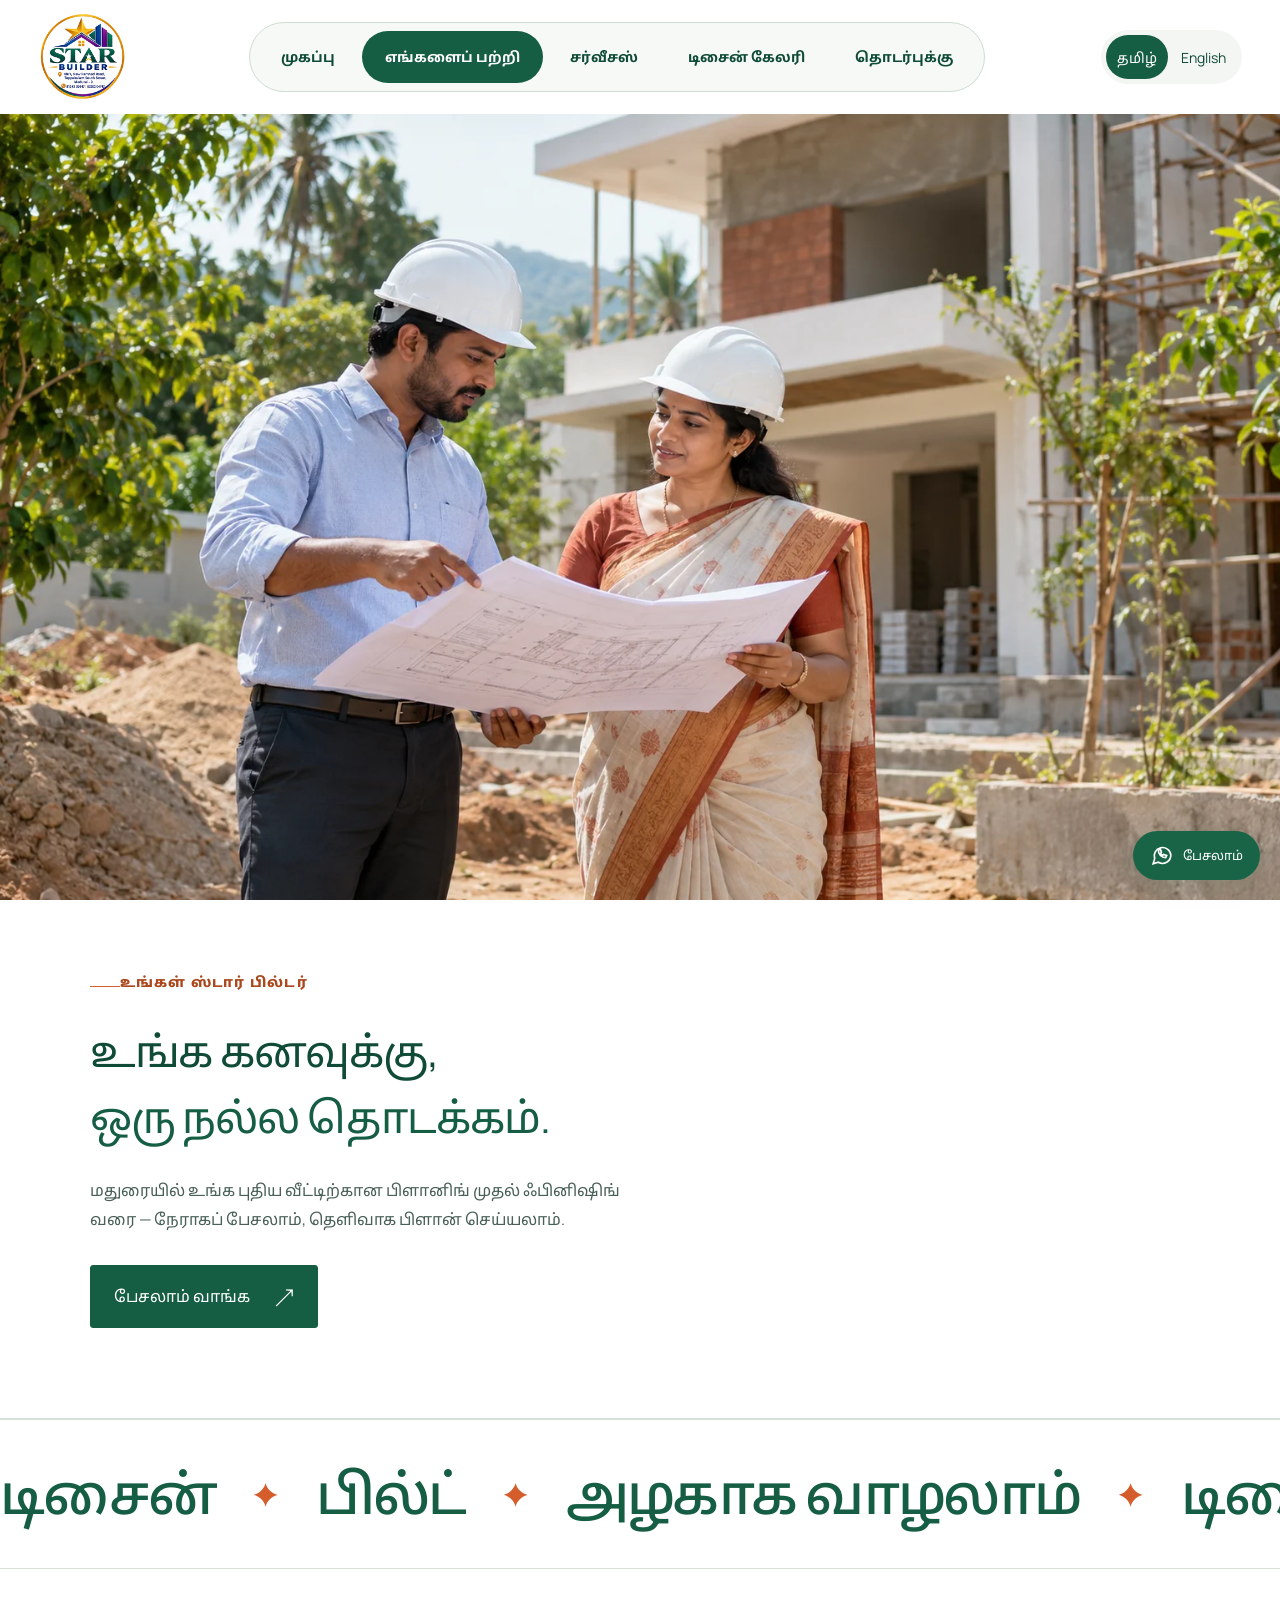
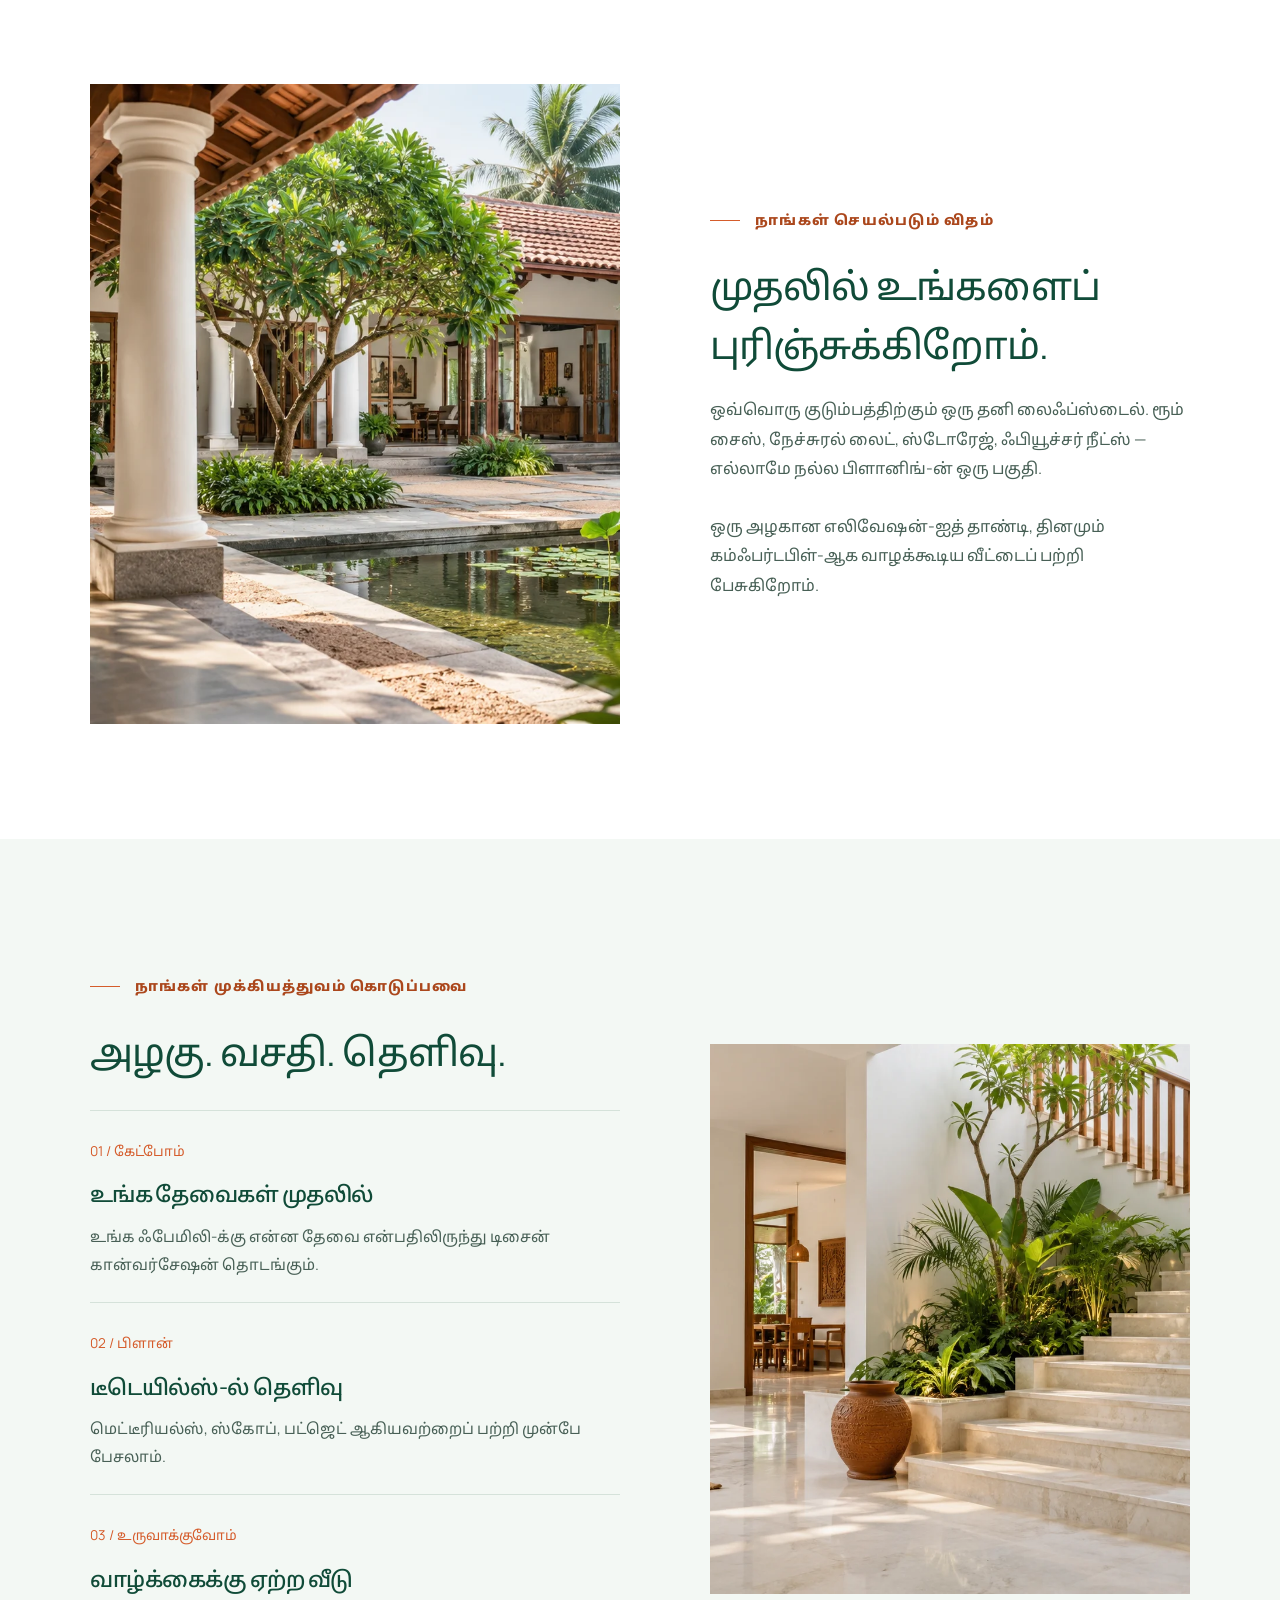
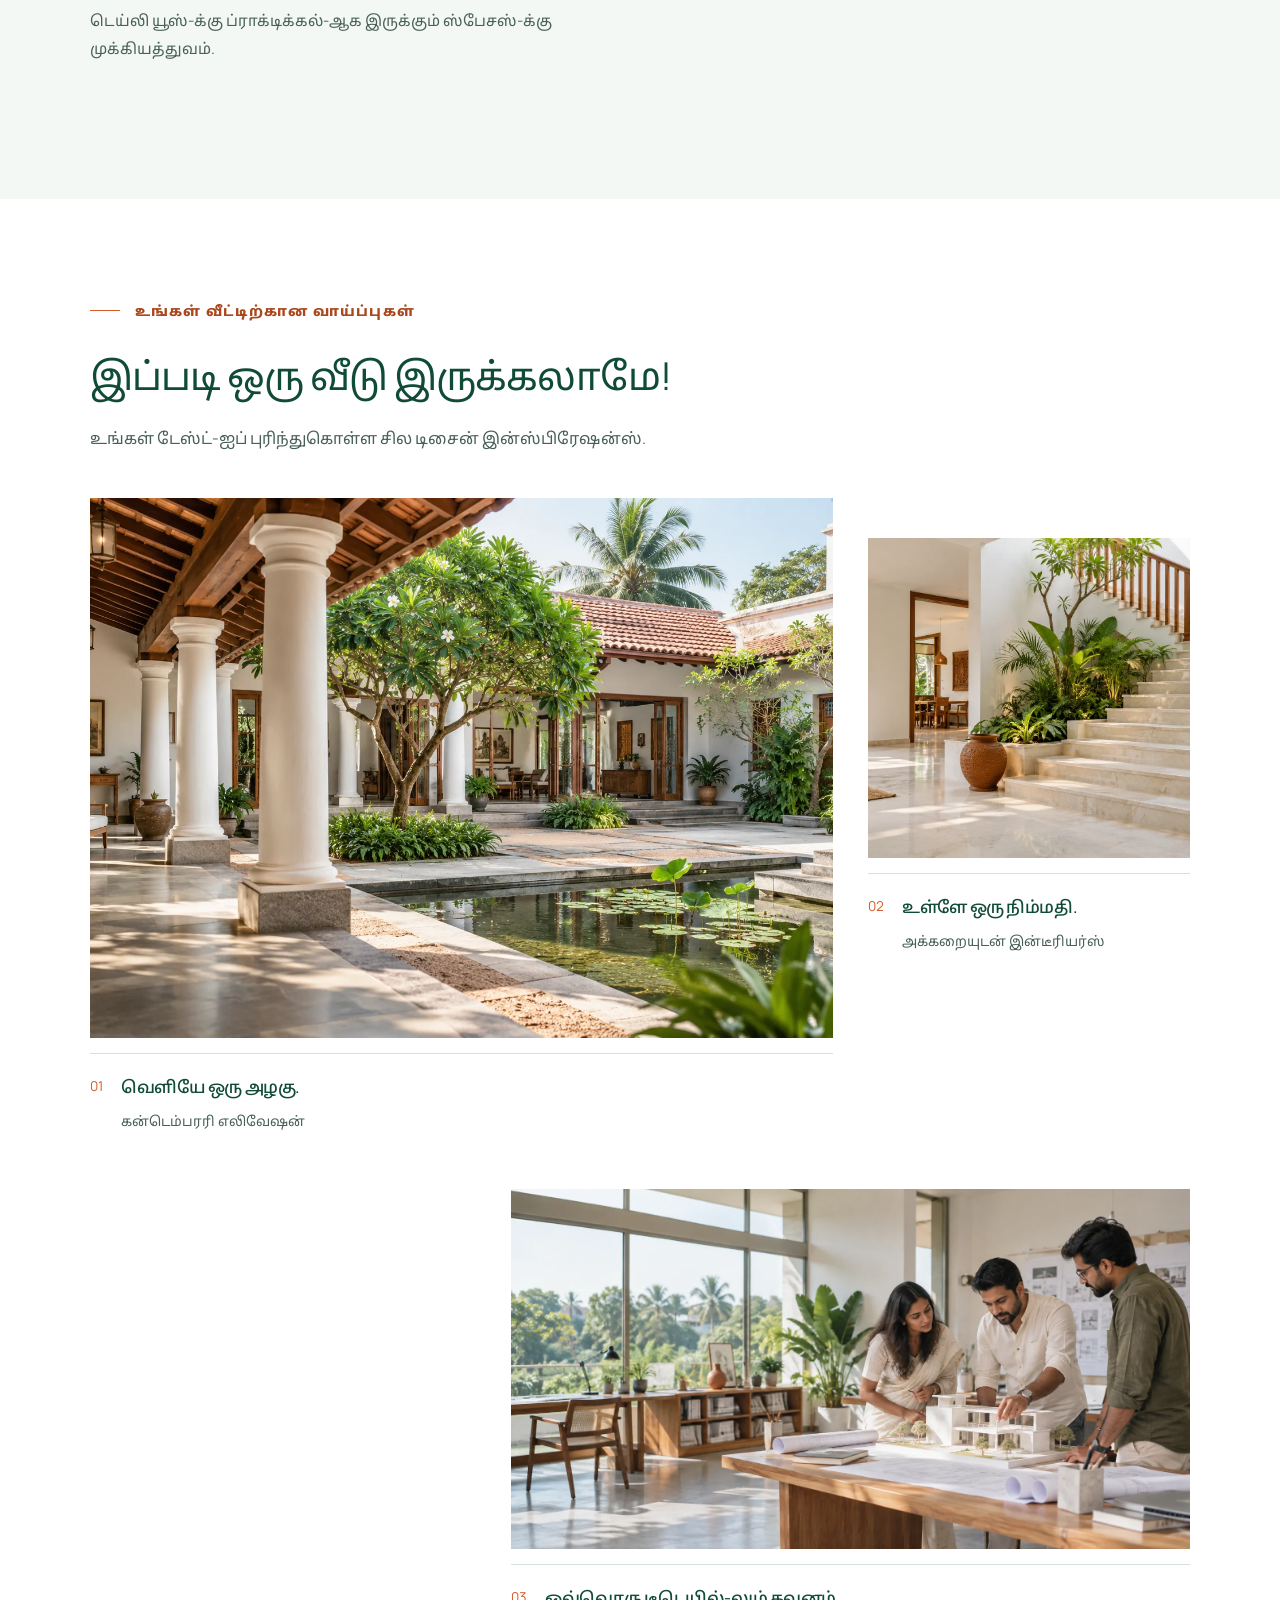
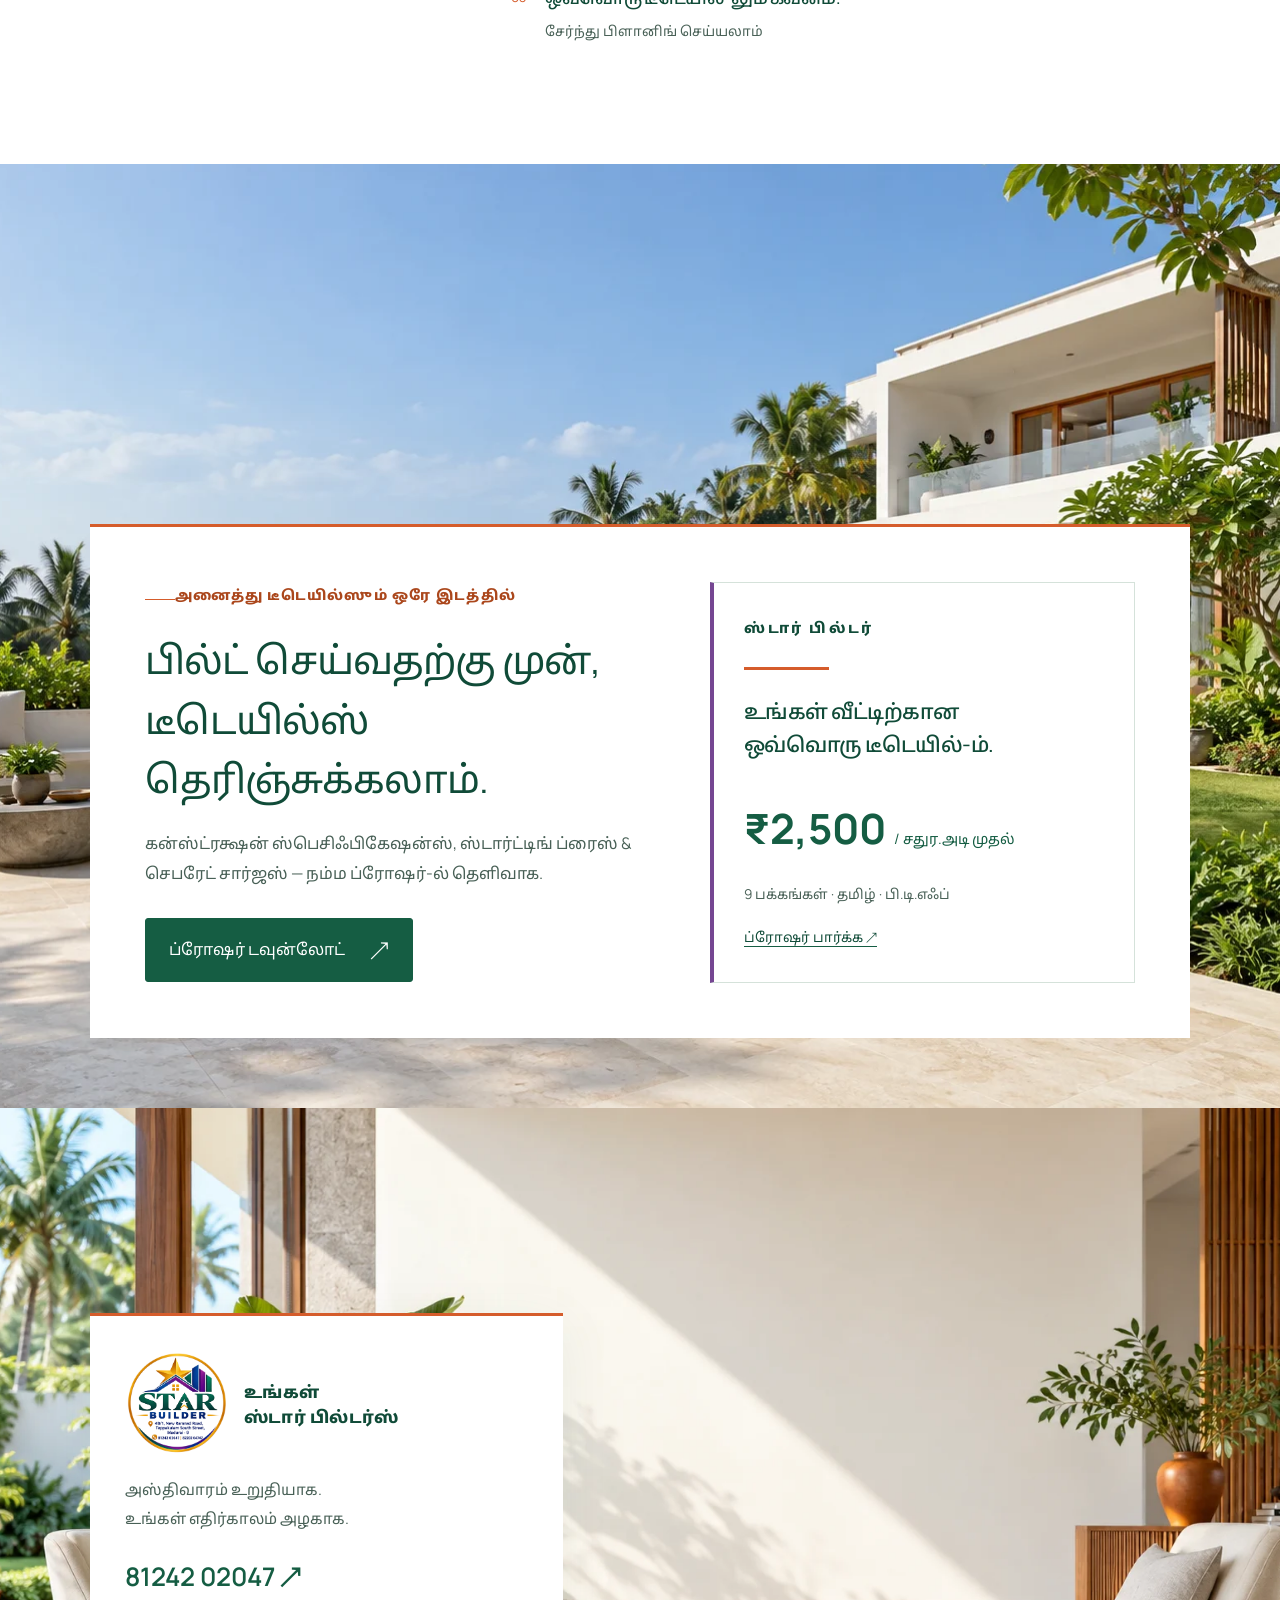
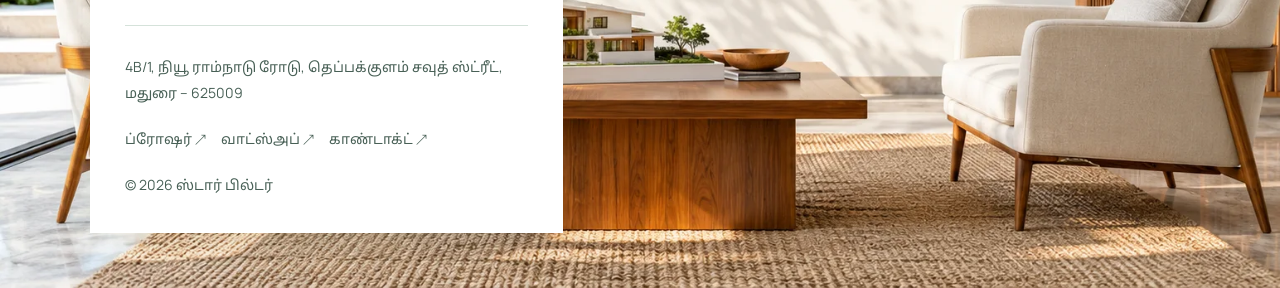
==== about.html @ 6ce01a42 "Add Star Builder website" ====
<!doctype html><html lang="ta"><head><meta charset="utf-8"><meta name="viewport" content="width=device-width,initial-scale=1"><title>About us | Star Builder Madurai</title><meta name="description" content="Star Builder Madurai — உங்கள் நம்பிக்கையைக் கட்டிடமாக மாற்றுகிறோம். Planning, home construction and finishing. ஒரு சதுர அடி ₹2,500 முதல்."><meta name="theme-color" content="#145740"><link rel="icon" href="assets/logo-transparent.png"><link rel="stylesheet" href="css/common.css"><link rel="stylesheet" href="css/about.css"><script src="js/language.js" defer></script><script src="js/common.js" defer></script><link rel="stylesheet" href="css/cinematic.css?v=8"><link rel="stylesheet" href="css/film-design.css"></head><body class="page-about"><a href="#main" class="skip">Skip to content</a><header class="site-header"><a class="brand" href="index.html" aria-label="Star Builder Home"><img src="assets/logo-transparent.png" width="68" height="68" alt="Star Builder"></a><div class="language-switch" role="group" aria-label="Choose language"><button type="button" data-language="ta" lang="ta" aria-pressed="true">தமிழ்</button><button type="button" data-language="en" lang="en" aria-pressed="false">English</button></div><button aria-controls="primary-nav" class="menu-toggle" aria-label="Open menu" aria-expanded="false">Menu <span>☰</span></button><nav id="primary-nav" aria-label="Main navigation"><a href="index.html" >Home</a><a href="about.html" aria-current=page>About us</a><a href="services.html" >Services</a><a href="designs.html" >Design gallery</a><a href="contact.html" >Contact</a></nav><a class="header-call" href="tel:+918124202047">Let's talk ↗</a></header><div class="scroll-progress" aria-hidden="true"></div><main id="main"><section class="subhero section reveal"><div><span class="eyebrow">MEET STAR BUILDER</span><h1>உங்க கனவுக்கு,<br><em>ஒரு நல்ல தொடக்கம்.</em></h1><p>மதுரையில் உங்க புதிய வீட்டிற்கான planning முதல் finishing வரை — நேராகப் பேசலாம், தெளிவாக plan செய்யலாம்.</p><a class="button " href="contact.html">பேசலாம் வாங்க<span aria-hidden="true">↗</span></a></div><figure><img class="" src="assets/about-hero.webp" alt="MEET STAR BUILDER architectural inspiration" width="1536" height="1024" loading="eager"><figcaption>STAR BUILDER / MADURAI</figcaption></figure></section><div class="marquee" aria-label="Design. Build. Live."><div class="marquee-track"><span>DESIGN</span><i>✦</i><span>BUILD</span><i>✦</i><span>LIVE BEAUTIFULLY</span><i>✦</i><span>DESIGN</span><i>✦</i><span>BUILD</span><i>✦</i><span>LIVE BEAUTIFULLY</span><i>✦</i><span>DESIGN</span><i>✦</i><span>BUILD</span><i>✦</i><span>LIVE BEAUTIFULLY</span><i>✦</i><span>DESIGN</span><i>✦</i><span>BUILD</span><i>✦</i><span>LIVE BEAUTIFULLY</span><i>✦</i></div></div><section class="split-section section story reveal"><figure class="section-visual"><img src="assets/about-story.webp" alt="Residential architecture and design" loading="lazy" decoding="async" width="1672" height="941"></figure><div class="section-content"><div class="big-number">01<span>வீடு. பல கனவுகள்.</span></div><div><div class="section-heading"><span class="eyebrow">OUR APPROACH</span><h2>முதலில் உங்களைப்<br>புரிஞ்சுக்கிறோம்.</h2><p>ஒவ்வொரு குடும்பத்திற்கும் ஒரு தனி lifestyle. Room size, natural light, storage, future needs — எல்லாமே நல்ல planning-ன் ஒரு பகுதி.</p></div><p>ஒரு அழகான elevation-ஐத் தாண்டி, தினமும் comfortable-ஆக வாழக்கூடிய வீட்டைப் பற்றி பேசுகிறோம்.</p></div></div></section><section class="split-section image-right section values reveal"><figure class="section-visual"><img src="assets/about-values.webp" alt="Residential architecture and design" loading="lazy" decoding="async" width="1672" height="941"></figure><div class="section-content"><div class="section-heading"><span class="eyebrow">WHAT MATTERS</span><h2>அழகு. வசதி. தெளிவு.</h2><p></p></div><div class="steps"><article><span>01 / LISTEN</span><h3>உங்க தேவைகள் முதலில்</h3><p>உங்க family-க்கு என்ன தேவை என்பதிலிருந்து design conversation தொடங்கும்.</p></article><article><span>02 / PLAN</span><h3>Details-ல் தெளிவு</h3><p>Materials, scope, budget ஆகியவற்றைப் பற்றி முன்பே பேசலாம்.</p></article><article><span>03 / CREATE</span><h3>வாழ்க்கைக்கு ஏற்ற வீடு</h3><p>Daily use-க்கு practical-ஆக இருக்கும் spaces-க்கு முக்கியத்துவம்.</p></article></div></div></section><section class="clean-section section reveal"><div class="section-content"><div class="section-heading"><span class="eyebrow">SPACES & POSSIBILITIES</span><h2>இப்படி ஒரு வீடு இருக்கலாமே!</h2><p>உங்கள் taste-ஐப் புரிந்துகொள்ள சில design inspirations.</p></div><div class="image-trio"><figure class="reveal"><img class="" src="assets/about-story.webp" alt="Sunlit contemporary villa design" width="1536" height="1024" loading="lazy"><figcaption><span>01</span><div><h3>வெளியே ஒரு அழகு.</h3><p>Contemporary elevation</p></div></figcaption></figure><figure class="reveal"><img class="" src="assets/about-values.webp" alt="Bright spacious living room concept" width="1536" height="1024" loading="lazy"><figcaption><span>02</span><div><h3>உள்ளே ஒரு நிம்மதி.</h3><p>Thoughtful interiors</p></div></figcaption></figure><figure class="reveal"><img class="" src="assets/about-team.webp" alt="Engineer and homeowner discussing plans" width="1536" height="1024" loading="lazy"><figcaption><span>03</span><div><h3>ஒவ்வொரு detail-லும் கவனம்.</h3><p>Planning together</p></div></figcaption></figure></div></div></section><section class="photo-section brochure section reveal" style="background-image:url(assets/home-brochure.webp)"><div class="section-content"><div><span class="eyebrow">THE DETAILS, ALL TOGETHER</span><h2>Build செய்வதற்கு முன்,<br>details தெரிஞ்சுக்கலாம்.</h2><p>Construction specifications, starting price & separate charges — நம்ம brochure-ல் தெளிவாக.</p><a class="button " href="assets/Star-Builder-Brochure.pdf" download>Brochure download<span aria-hidden="true">↗</span></a></div><div class="paper"><span>STAR BUILDER</span><div class="paper-line"></div><h3>உங்கள் வீட்டிற்கான<br>ஒவ்வொரு detail-ம்.</h3><strong>₹2,500 <small>/ sq.ft முதல்</small></strong><p>9 pages · Tamil · PDF</p><a href="assets/Star-Builder-Brochure.pdf" target="_blank" rel="noopener">Brochure பார்க்க ↗</a></div></div></section></main><footer class="site-footer"><div class="footer-content"><div class="footer-top"><a class="brand" href="index.html"><img src="assets/logo-transparent.png" width="75" height="75" alt="Star Builder logo"><span>உங்கள்<br>ஸ்டார் பில்டர்ஸ்</span></a><p>அஸ்திவாரம் உறுதியாக.<br>உங்கள் எதிர்காலம் அழகாக.</p><a class="footer-phone" href="tel:+918124202047">81242 02047 ↗</a></div><div class="footer-bottom"><span>4B/1, New Ramnad Road, Teppakulam South Street,<br>Madurai – 625009</span><div><a href="assets/Star-Builder-Brochure.pdf">Brochure ↗</a><a href="https://wa.me/918124202047" target="_blank" rel="noopener">WhatsApp ↗</a><a href="contact.html">Contact ↗</a></div><span>© <span class="year"></span> Star Builder</span></div></div></footer><a class="floating-wa" href="https://wa.me/918124202047" target="_blank" rel="noopener" aria-label="Chat on WhatsApp"><svg viewBox="0 0 24 24" aria-hidden="true"><path d="M20 11.5a8 8 0 0 1-12 7L3 20l1.5-5A8 8 0 1 1 20 11.5Z"/><path d="M8 7c0 4 3 7 7 7l1-2-3-1-1 1-2-2 1-1-1-3Z"/></svg><span>பேசலாம்</span></a></body></html>
---- css/common.css ----
@import url('https://fonts.googleapis.com/css2?family=Manrope:wght@400;500;600;700;800&family=Noto+Sans+Tamil:wght@400;500;600;700&display=swap');
:root{--ink:#174263;--blue:#126bbe;--orange:#e96721;--sky:#edf7fc;--line:#d8e6ec;--body:#4c677b;--white:#fff;--ease:cubic-bezier(.2,.7,.2,1)}*{box-sizing:border-box}html{scroll-behavior:smooth;scroll-padding-top:110px}body{margin:0;background:var(--white);color:var(--ink);font-family:Manrope,'Noto Sans Tamil','Nirmala UI',sans-serif;font-size:16px;line-height:1.85}a{color:inherit;text-decoration:none}button,input,select,textarea{font:inherit}button,a,input,select,textarea{-webkit-tap-highlight-color:transparent}button{cursor:pointer}a:focus-visible,button:focus-visible,input:focus-visible,select:focus-visible,textarea:focus-visible{outline:3px solid var(--orange);outline-offset:5px}img{display:block;width:100%;height:100%;object-fit:cover}figure{margin:0}h1,h2,h3,p{margin:0}h1,h2,h3{font-weight:500;line-height:1.55;letter-spacing:-.025em}h1{font-size:clamp(2rem,3.35vw,3.8rem)}h2{font-size:clamp(1.65rem,2.6vw,3rem)}h3{font-size:1.15rem}p{color:var(--body)}em{font-style:normal;color:var(--blue)}.eyebrow{display:block;font-size:.76rem;font-weight:800;letter-spacing:.15em;line-height:1.7;color:var(--blue);margin-bottom:24px}.section{padding:100px max(5.5vw,24px)}.section-heading{max-width:780px;margin-bottom:45px}.section-heading p{margin-top:18px;max-width:680px}.button{display:inline-flex;gap:25px;align-items:center;justify-content:center;background:var(--blue);color:white;padding:15px 24px;border:1px solid var(--blue);font-size:.92rem;border-radius:4px;transition:background .25s,transform .25s;min-height:54px}.button:hover{background:#095792;transform:translateY(-3px)}.button span{font-size:1.5rem;line-height:1}.button.secondary{background:transparent;color:var(--ink);border-color:var(--line)}.button.secondary:hover{background:var(--sky)}.site-header{height:98px;background:white;display:flex;align-items:center;justify-content:space-between;gap:22px;padding:10px 4vw;position:sticky;top:0;z-index:50;border-bottom:1px solid var(--line)}.brand{display:flex;align-items:center;gap:14px;flex-shrink:0}.brand img{width:64px;height:64px;object-fit:contain}.brand>span{font-weight:800;font-size:1.05rem;line-height:1.5;letter-spacing:.03em}.brand small{display:block;font-size:.57rem;letter-spacing:.1em;font-weight:600;margin-top:5px}.site-header nav{display:flex;gap:26px;align-items:center}.site-header nav a{font-size:.86rem;font-weight:700;position:relative;padding:10px 0}.site-header nav a:after{content:'';height:2px;background:var(--orange);position:absolute;bottom:2px;left:0;width:0;transition:width .25s}.site-header nav a:hover:after,.site-header nav a[aria-current]:after{width:100%}.header-call{font-size:.85rem;padding:10px 18px;border:1px solid var(--line);border-radius:30px}.menu-toggle{display:none}.skip{position:absolute;top:-100px;left:10px;background:white;padding:15px;z-index:99}.skip:focus{top:10px}.subhero{display:grid;grid-template-columns:1fr 1fr;gap:65px;align-items:center;padding-top:70px;padding-bottom:70px;background:linear-gradient(115deg,#f4faff,white)}.subhero p{margin:25px 0 30px;max-width:570px}.subhero figure{height:520px;position:relative;margin-bottom:26px}.subhero figure img{border-radius:140px 4px 4px 4px}.subhero figcaption{position:absolute;top:100%;padding-top:13px;font-size:.7rem;letter-spacing:.18em}.image-trio{display:grid;grid-template-columns:repeat(3,1fr);gap:28px}.image-trio figure:nth-child(2){margin-top:70px}.image-trio img{height:350px;object-fit:cover;transition:transform 1s var(--ease);border-radius:3px}.image-trio figure{overflow:hidden}.image-trio figure:hover img{transform:scale(1.025)}.image-trio figcaption{display:flex;gap:18px;padding:23px 0;background:white;position:relative}.image-trio figcaption>span{color:var(--orange);font-size:.85rem}.image-trio h3{font-size:1.05rem}.image-trio p{font-size:.85rem;margin-top:8px}.steps{display:grid;grid-template-columns:repeat(3,1fr);gap:50px}.steps article{border-top:1px solid #bfd6e3;padding-top:25px}.steps article>span{color:var(--blue);font-size:.85rem}.steps h3{margin:30px 0 14px;font-size:1.35rem}.steps p{font-size:.95rem}.brochure{display:grid;grid-template-columns:1.25fr 1fr;gap:100px;background:#eaf5fc;align-items:center}.brochure p{max-width:560px;margin:20px 0 30px}.paper{background:white;border:1px solid #dce9f2;padding:45px;transform:rotate(3deg);max-width:430px;box-shadow:15px 20px 0 #d7ebf7}.paper>span{font-size:.9rem;font-weight:800;letter-spacing:.18em}.paper-line{height:3px;background:var(--orange);width:60px;margin:25px 0}.paper h3{font-size:1.3rem}.paper strong{font-size:2.6rem;display:block;color:var(--blue);margin-top:30px}.paper strong small{font-size:.9rem;font-weight:400}.paper p{font-size:.85rem;margin:15px 0}.paper>a{border-bottom:1px solid var(--blue);font-size:.85rem}.site-footer{background:#f7fbfd;padding:60px 5.5vw 30px}.footer-top{display:flex;justify-content:space-between;align-items:center;gap:30px;padding-bottom:45px}.footer-top>p{font-size:.95rem}.footer-phone{font-size:1.75rem;font-weight:600}.footer-bottom{border-top:1px solid var(--line);padding-top:28px;display:flex;gap:35px;justify-content:space-between;font-size:.78rem;color:var(--body)}.footer-bottom>div{display:flex;gap:23px}.floating-wa{position:fixed;bottom:22px;right:25px;z-index:40;display:flex;align-items:center;gap:8px;padding:12px 17px;border-radius:40px;background:#168050;color:white;box-shadow:0 5px 24px #19633c22;font-size:.8rem}.floating-wa svg{width:25px;height:25px;fill:none;stroke:currentColor;stroke-width:1.6}.reveal{opacity:1;transform:none}.motion .reveal{opacity:0;transform:translateY(36px);transition:opacity .85s var(--ease),transform 1.1s var(--ease)}.motion .reveal.is-visible{opacity:1;transform:translateY(0)}.text-link{color:var(--blue);border-bottom:1px solid var(--line)}
@media(min-width:1600px){.section{padding-left:max(6vw,calc((100vw - 1450px)/2));padding-right:max(6vw,calc((100vw - 1450px)/2))}}
@media(max-width:1050px){.site-header nav{gap:17px}.brand small{display:none}.header-call{display:none}.subhero{gap:30px}.subhero figure{height:420px}.image-trio img{height:260px}.brochure{gap:55px}.footer-phone{font-size:1.3rem}}
@media(max-width:760px){body{line-height:1.9}.site-header{height:79px;padding:8px 20px}.brand img{width:54px;height:54px}.brand>span{font-size:.95rem}.menu-toggle{display:flex;align-items:center;gap:14px;background:white;border:0;color:var(--ink);font-size:.9rem;padding:10px}.site-header nav{display:none;position:absolute;top:79px;left:0;right:0;background:white;flex-direction:column;align-items:stretch;padding:20px 26px 30px;border-bottom:1px solid var(--line);gap:6px}.site-header.open nav{display:flex}.site-header nav a{font-size:1rem;padding:12px 0}.section{padding:65px 23px}.eyebrow{font-size:.7rem;margin-bottom:18px;letter-spacing:.12em}h1{font-size:1.85rem;line-height:1.65}h2{font-size:1.65rem;line-height:1.65}.subhero{grid-template-columns:1fr;gap:34px;padding-top:40px}.subhero p{margin:20px 0 25px}.subhero figure{height:340px}.subhero figure img{border-radius:80px 3px 3px 3px}.image-trio{grid-template-columns:1fr;gap:34px}.image-trio figure:nth-child(2){margin-top:0}.image-trio img{height:320px}.image-trio figcaption{padding:18px 0 0}.steps{grid-template-columns:1fr;gap:30px}.steps h3{margin:18px 0 10px}.brochure{grid-template-columns:1fr;gap:45px}.paper{padding:32px;max-width:100%;transform:rotate(1.5deg);margin-right:12px}.footer-top{flex-direction:column;align-items:flex-start;gap:25px}.footer-bottom{flex-direction:column;gap:23px}.site-footer{padding:45px 23px 100px}.floating-wa{bottom:16px;right:16px}.section-heading{margin-bottom:30px}.button{padding:13px 18px;font-size:.85rem;gap:16px}}
@media(prefers-reduced-motion:reduce){html{scroll-behavior:auto}*,*:before,*:after{animation:none!important;transition:none!important}.motion .reveal{opacity:1;transform:none}}

.language-switch{display:flex;align-items:center;border:1px solid var(--line);border-radius:30px;padding:3px;flex-shrink:0;order:3;gap:2px}.language-switch button{font-size:.78rem;line-height:1.5;padding:8px 11px;border:0;border-radius:24px;color:var(--ink);background:white}.language-switch button.active{background:var(--blue);color:white}.site-header .header-call{display:none}.site-header nav{margin-left:auto}.site-header .menu-toggle{order:4}html[lang="en"] h1{line-height:1.2;font-size:clamp(2.5rem,4.8vw,5.2rem)}html[lang="en"] .hero-copy h1{font-size:clamp(2.6rem,5vw,5.5rem)}@media(max-width:1100px){.site-header{gap:14px}.site-header nav{gap:14px}.brand small{display:none}.site-header .brand>span{font-size:.85rem}}@media(max-width:760px){.language-switch{margin-left:auto;order:2}.language-switch button{font-size:.72rem;padding:7px 9px}.site-header{gap:8px;padding-left:15px;padding-right:15px}.site-header .brand>span{display:none}.menu-toggle{font-size:0!important;gap:0!important}.menu-toggle span{font-size:1.35rem}.site-header nav{order:5}.brand{gap:0}html[lang="en"] h1,html[lang="en"] .hero-copy h1{font-size:2.45rem;line-height:1.2}}
/* Star Builder: sunlit botanical palette */
:root{--ink:#184b37;--blue:#207349;--orange:#ed7423;--sky:#fff8d6;--line:#d8e5c5;--body:#52684b}.site-header{border-bottom:2px solid #f3bd32}.button{border-radius:30px;background:#227849;border-color:#227849}.button:hover{background:#175d37}.button.secondary{border-color:#ed7423}.eyebrow{color:#b65415}.subhero{background:linear-gradient(120deg,#fff8ce 0%,#fff 65%)}.subhero figure img{border-radius:160px 8px 100px 8px}.brochure{background:#fff3b5;position:relative;border-top:1px solid #eed678}.paper{border:1px solid #eaca6e;box-shadow:16px 20px 0 #f4a33b}.paper-line{width:85px;background:#e97620}.site-footer{background:#eaf4e4;border-top:5px solid #efae25}.steps article{border-top:3px solid #efb631}.floating-wa{background:#257642}.language-switch button.active{background:#28764b}.section-heading h2 em{color:#d66820}.image-trio img{border-radius:95px 5px 5px 5px}.image-trio figure:nth-child(2) img{border-radius:5px 5px 95px 5px}.image-trio figure:nth-child(3) img{border-radius:5px 95px 5px 5px}.motion .reveal{transform:translateY(45px);transition:opacity 1s var(--ease),transform 1.2s var(--ease)}.motion .reveal.is-visible{transform:translateY(0)}.subhero figure{transition:transform 1.2s var(--ease)}.subhero figure:hover{transform:translateY(-8px)}.button span{transition:transform .4s}.button:hover span{transform:rotate(45deg)}@media(max-width:760px){.subhero figure img{border-radius:85px 5px 55px 5px}.paper{box-shadow:9px 12px 0 #f4a33b}.image-trio img{border-radius:65px 4px 4px 4px}}
---- css/about.css ----
.story{display:grid;grid-template-columns:1fr 1.5fr;align-items:center;gap:90px}.big-number{font-size:12rem;font-weight:500;color:#cfe8fa;line-height:1.1;letter-spacing:-.1em}.big-number span{display:block;font-size:1rem;letter-spacing:0;color:var(--blue);margin-top:20px}.values{background:var(--sky)}@media(max-width:760px){.story{grid-template-columns:1fr;gap:40px}.big-number{font-size:7rem}.story .section-heading{margin-bottom:20px}}
.big-number{color:#e9b834}.big-number span{color:#28794c}.values{background:#eef6e5}
---- css/cinematic.css ----
/* Bright architecture, unobscured photography, generous editorial panels. */
:root{--ink:#164d3c;--blue:#196447;--orange:#d96024;--sky:#f3f8f4;--line:#d5e2da;--body:#425d51;--ease:cubic-bezier(.16,1,.3,1)}
body{background:#fff}main{overflow:clip}.section{padding:90px 6vw}.site-header{height:94px;padding:7px 4vw;border-bottom:1px solid var(--line);background:#fff;gap:24px}.brand img{width:80px;height:80px;object-fit:contain}.site-header nav a{font-size:14px}.site-header nav a:after{background:var(--orange)}.language-switch,.language-switch button{border-radius:4px}.language-switch button{min-height:44px;font-size:14px}.language-switch button.active{background:var(--blue)}.button,.hero-actions .button:first-child{border-radius:2px;background:var(--blue);border-color:var(--blue);font-size:16px;min-height:52px}.button:hover{background:#124e37}.button.secondary{color:var(--ink);background:white;border-color:var(--orange)}.eyebrow{color:#ab471c;font-size:14px;letter-spacing:.09em}.hero-sign{color:#70458a}.scroll-progress{position:fixed;top:93px;left:0;height:3px;width:100%;transform:scaleX(0);transform-origin:left;background:var(--orange);z-index:55;pointer-events:none}
.home-hero,.subhero{display:flex;flex-direction:column;padding:0;background:#fff;gap:0;align-items:stretch}.hero-cinema{order:-1;margin:0}.slides,.subhero figure{height:calc(100svh - 94px);min-height:480px;max-height:none;border-radius:0;box-shadow:none;overflow:hidden;margin:0}.slide,.subhero figure img{object-fit:cover;object-position:center;border-radius:0}.subhero figure{order:-1;width:100%}.subhero figcaption{display:none}.subhero figure:hover{transform:none}.hero-copy,.subhero>div{padding:65px 6vw 80px;max-width:1300px;width:100%;margin:0;text-align:left}.hero-copy h1{font-size:clamp(2rem,3.7vw,4.1rem);line-height:1.6}.hero-copy h1 em,.hero-copy h1 em:last-child{color:var(--orange)}.hero-actions{justify-content:flex-start;flex-wrap:wrap}.hero-copy p{margin-top:22px}.cinema-controls{background:white;padding:18px 6vw;display:flex;justify-content:space-between;border-bottom:1px solid var(--line)}.controls button{border:1px solid var(--line);border-radius:0;background:white;color:var(--ink);min-width:44px;min-height:44px}.slide.active{animation:filmPush 9s linear both}@keyframes filmPush{from{transform:scale(1.05)}to{transform:scale(1)}}.ribbon{display:none}
.marquee{overflow:hidden;background:#176044;padding:22px 0}.marquee-track{width:max-content;display:flex;align-items:center;gap:38px;animation:marqueeMove 40s linear infinite}.marquee span{font-size:clamp(1.2rem,3vw,2.7rem);color:white;white-space:nowrap;font-weight:500}.marquee i{color:#ff9c65;font-style:normal;font-size:2rem}@keyframes marqueeMove{to{transform:translateX(-50%)}}
/* Every chapter has a real photographic backdrop and a separate readable panel. */
.photo-section{display:block;padding:clamp(220px,34vw,490px) 6vw 70px;background-image:var(--section-image);background-size:cover;background-position:center;background-repeat:no-repeat;min-height:0;border:0}.photo-section>.section-content{padding:48px;background:#fff;max-width:1240px;margin:auto;border-top:4px solid var(--orange);position:relative}.intro .section-content,.story .section-content{max-width:680px;margin-right:0}.intro>.section-content>.eyebrow{display:block}.intro h2,.story h2{margin-bottom:20px}.intro .button{margin-top:25px}.story .big-number{display:none}.steps{gap:35px}.steps article{border-top:1px solid var(--line)}.steps article>span{color:var(--orange)}.image-trio{gap:24px}.image-trio img,.image-trio figure:nth-child(2) img,.image-trio figure:nth-child(3) img{height:320px;border-radius:0}.image-trio figure:nth-child(2){margin-top:55px}.image-trio figcaption{padding:20px 0}.image-trio figure:hover img{transform:scale(1.035)}.brochure>.section-content{display:grid;grid-template-columns:1.2fr 1fr;gap:55px;align-items:center}.paper{transform:none;box-shadow:none;border:1px solid var(--line);border-left:4px solid #754692;padding:30px}.paper-line{background:var(--orange)}.paper strong{color:var(--blue)}.pricing>.section-content{display:grid;grid-template-columns:1fr 1fr;gap:50px}.pricing strong{color:var(--blue)}.charge-note{background:#f3f8f4;border-left-color:var(--orange)}.service-list article{padding:38px 0}.service-list article img{height:300px;border-radius:0}.filters button{border-radius:2px;min-height:44px}.filters button.selected{background:var(--blue);border-color:var(--blue)}.design-card img,.design-card:first-child img{border-radius:0}.contact-grid>.section-content{display:grid;grid-template-columns:1fr 1fr;gap:50px}form{background:#f2f7f3;border:1px solid var(--line);border-top:4px solid var(--orange);border-radius:0;padding:30px}input,select,textarea{border-color:#b7cbbb;font-size:16px}.phone-links{color:var(--blue)}.site-footer{background:#fff url('../assets/family.webp') center top/cover no-repeat;padding:90px 6vw 55px;min-height:720px;border:0;display:flex;align-items:flex-end}.footer-content{background:white;width:43%;min-width:380px;padding:35px;border-top:4px solid var(--orange)}.footer-top,.footer-bottom{display:flex;flex-direction:column;align-items:flex-start;gap:20px}.footer-top{padding-bottom:25px}.footer-bottom{font-size:14px}.footer-bottom>div{flex-wrap:wrap;gap:15px}.footer-phone{color:var(--blue);font-size:1.6rem}.footer-top .brand img{width:105px;height:105px}.floating-wa{background:#196447;right:20px;bottom:20px}.motion .reveal{opacity:0;transform:translateY(35px);transition:opacity .8s,transform 1s var(--ease)}.motion .reveal.is-visible{opacity:1;transform:none}.motion .subhero{opacity:1;transform:none}.motion .hero-cinema,.motion .subhero figure{animation:frameOpen 1.3s var(--ease) both}@keyframes frameOpen{from{clip-path:inset(0 0 100%)}to{clip-path:inset(0)}}html[lang=en] .hero-copy h1{font-size:clamp(2.6rem,5.5vw,5.8rem)}
@media(max-width:1000px){.site-header{gap:12px;padding-inline:20px}.site-header nav{gap:12px}.site-header nav a{font-size:14px}.brand img{width:70px;height:70px}.photo-section>.section-content{padding:32px}.footer-content{width:48%}.image-trio img{height:250px}}
@media(max-width:760px){.site-header{height:82px;padding:5px 16px;gap:8px}.brand img{width:70px;height:70px}.language-switch{margin-left:auto}.language-switch button{padding:7px 9px;font-size:14px}.menu-toggle{min-width:44px;min-height:44px;padding:8px}.site-header nav{top:82px;max-height:calc(100svh - 82px);overflow:auto;margin:0;padding:16px 24px 25px}.site-header nav a{font-size:16px;min-height:48px}.scroll-progress{top:81px}.slides,.subhero figure{height:calc(100svh - 82px);min-height:420px}.slide,.subhero figure img{object-position:center}.hero-copy,.subhero>div{padding:35px 20px 45px}.hero-copy h1,html[lang=en] .hero-copy h1{font-size:clamp(1.65rem,7vw,2.4rem);line-height:1.65}.hero-copy h1 br{display:none}h1,h2{overflow-wrap:break-word;letter-spacing:0}h2{font-size:1.6rem}p{font-size:16px}.hero-actions{display:flex;flex-direction:column;align-items:stretch}.hero-actions .button{font-size:15px;width:100%}.cinema-controls{padding:14px 20px;gap:10px}.slide-label{display:none}.controls{gap:6px}.marquee{padding:16px 0}.marquee span{font-size:1.3rem}.photo-section{padding:260px 0 0;background-size:auto 320px;background-position:center top;background-color:white}.photo-section>.section-content{padding:30px 20px 45px;margin:0;width:100%;max-width:none;border-top:3px solid var(--orange)}.brochure>.section-content,.pricing>.section-content,.contact-grid>.section-content{display:grid;grid-template-columns:minmax(0,1fr);gap:30px}.steps{grid-template-columns:minmax(0,1fr);gap:25px}.image-trio{grid-template-columns:minmax(0,1fr);gap:30px}.image-trio figure:nth-child(2){margin:0}.image-trio img,.image-trio figure:nth-child(2) img,.image-trio figure:nth-child(3) img{height:auto;aspect-ratio:4/3}.paper{max-width:100%;margin:0;padding:25px;box-shadow:none;transform:none}.paper strong{font-size:2.25rem}.service-list article{grid-template-columns:25px minmax(0,1fr);gap:12px;padding:30px 0}.service-list article img{height:auto;aspect-ratio:4/3;grid-column:1/-1}.design-grid,.design-card:first-child,.design-grid.filtered .design-card{grid-template-columns:minmax(0,1fr)}.design-card img,.design-card:first-child img{height:auto;aspect-ratio:4/3}.filters button{font-size:14px;padding:10px 14px}.site-footer{display:block;min-height:0;padding:320px 0 0;background-size:auto 350px;background-position:70% top}.footer-content{width:100%;min-width:0;padding:30px 20px 100px}.footer-top .brand img{width:90px;height:90px}.footer-bottom{font-size:14px}.footer-top .brand{gap:16px}form{padding:24px 16px}.phone-links{font-size:1.4rem}.eyebrow{font-size:14px}.floating-wa{right:14px;bottom:14px}.section-content>*{min-width:0}.subhero p{max-width:100%}}
@media(prefers-reduced-motion:reduce){.marquee-track,.slide.active,.motion .hero-cinema,.motion .subhero figure{animation:none}.motion .reveal{opacity:1;transform:none}}

/* Alternating editorial sections. Only brochure retains a photo backdrop. */
.split-section{display:grid;grid-template-columns:minmax(0,1fr) minmax(0,1fr);gap:5vw;align-items:center;padding:85px 6vw;background:#fff;min-height:0}
.split-section.image-right{background:#f5f9f6}.split-section .section-visual{margin:0;min-width:0;width:100%;height:580px;overflow:hidden}.split-section .section-visual img{width:100%;height:100%;object-fit:cover;border-radius:0}.split-section.image-right .section-visual{order:2}.split-section.image-right>.section-content{order:1}.split-section>.section-content{padding:20px 0;min-width:0;max-width:none;margin:0;background:transparent;border:0}.split-section .steps{grid-template-columns:1fr;gap:23px}.split-section .steps h3{margin:12px 0}.split-section .section-heading{margin-bottom:28px}.split-section.contact-grid>.section-content,.split-section.pricing>.section-content{display:block}.split-section.contact-grid form{margin-top:30px}.split-section.pricing>.section-content>div+div{margin-top:28px}.clean-section{display:block;padding:80px 6vw;background:#fff}.clean-section>.section-content{padding:0;border:0;background:transparent;max-width:1400px;margin:auto}.clean-section .image-trio figure:nth-child(2){margin-top:40px}.story.split-section .big-number{display:none}
@media(max-width:760px){.split-section,.split-section.image-right{grid-template-columns:minmax(0,1fr);padding:44px 20px;gap:25px}.split-section .section-visual,.split-section.image-right .section-visual{order:0;height:auto;aspect-ratio:4/3}.split-section>.section-content,.split-section.image-right>.section-content{order:1;padding:0}.clean-section{padding:45px 20px}.clean-section .image-trio figure:nth-child(2){margin-top:0}.split-section .section-heading{margin-bottom:24px}}
---- css/film-design.css ----
/* Cinematic architecture: floating navigation, widescreen film, editorial rhythm. */
:root{--ink:#104b38;--blue:#155d43;--orange:#d55c2b;--body:#486056}
body{background:#fff}h1,h2{font-weight:400}h2{font-size:clamp(1.8rem,3vw,3.8rem)}
.site-header{height:114px;padding:10px 3vw;border:0;background:#fff;gap:22px;box-shadow:0 8px 35px #174d3808}.site-header .brand{width:94px}.site-header .brand img{width:90px;height:90px}.site-header nav{margin:auto;gap:4px;padding:8px;border:1px solid #cfddd4;border-radius:60px;background:#f6f9f6}.site-header nav a{padding:13px 23px;border-radius:40px;font-size:14px;transition:background .25s,color .25s}.site-header nav a[aria-current]{background:var(--blue);color:white}.site-header nav a:hover{background:#e5eee7}.site-header nav a[aria-current]:hover{background:var(--blue)}.site-header nav a:after{display:none}.language-switch{border:0;background:#f3f6f3;padding:5px;border-radius:30px}.language-switch button{border-radius:25px;background:transparent}.scroll-progress{top:113px;height:2px}
.home-hero{position:relative}.film-cinema{margin:0 20px;overflow:hidden}.film-cinema video{display:block;width:100%;height:calc(100svh - 172px);min-height:440px;object-fit:cover;object-position:center;border-radius:7px;background:#e9efe8}.film-bar{height:58px;display:flex;align-items:center;justify-content:space-between;padding:8px 20px;border-bottom:1px solid var(--line);color:var(--ink);background:white}.film-caption{font-size:14px;letter-spacing:.06em}.film-toggle,.film-scroll{display:grid;place-items:center;border:1px solid #bfcec4;color:var(--ink);background:white;border-radius:50%;width:42px;height:42px}.film-toggle{font-size:16px}.hero-copy{display:grid;grid-template-columns:1.7fr 1fr;gap:15px 6vw;max-width:none;padding:85px 7vw 95px}.hero-copy>.eyebrow{grid-column:1/-1}.hero-copy h1{grid-column:1;grid-row:2/5;font-size:clamp(2rem,3.4vw,4.3rem);line-height:1.7}.hero-copy p,.hero-sign,.hero-actions{grid-column:2;align-self:center;margin:0}.hero-actions{margin-top:15px;gap:12px}.hero-actions .button{width:100%;font-size:15px}.button{border-radius:3px;padding:16px 23px}.hero-sign{color:#75558a}.marquee{background:#fff;border-block:1px solid #d6e2d8;padding:23px 0}.marquee span{color:#155d43;font-size:clamp(1.5rem,4.3vw,4.7rem);letter-spacing:-.04em}.marquee i{color:var(--orange)}
.split-section{padding:115px 7vw;gap:7vw;grid-template-columns:1.05fr .95fr}.split-section .section-visual{height:640px;position:relative}.split-section .section-visual img{transition:transform 1.7s var(--ease)}.split-section:hover .section-visual img{transform:scale(1.025)}.split-section.image-right{background:#f3f8f4}.split-section.image-right .section-visual{height:550px}.section-heading .eyebrow,.section-content>.eyebrow{display:flex;align-items:center;gap:15px}.eyebrow:before{content:"";width:30px;height:1px;background:var(--orange);display:inline-block;flex-shrink:0}.clean-section{padding:100px 7vw}.image-trio{gap:35px}.image-trio figure:first-child{grid-column:span 2}.image-trio{grid-template-columns:1.2fr 1fr 1fr}.image-trio figure:first-child img{height:540px}.image-trio figure:nth-child(2){margin-top:80px}.image-trio figure:nth-child(3){grid-column:2/4;margin-top:0}.image-trio figure:nth-child(3) img{height:360px}.image-trio figcaption{border-top:1px solid var(--line);margin-top:15px}.image-trio img{height:420px}.photo-section{padding-top:360px}.brochure>.section-content{max-width:1100px;padding:55px;border-top:3px solid var(--orange)}.subhero figure{height:calc(100svh - 114px)}.subhero>div{max-width:none;padding:70px 7vw 90px;border-bottom:1px solid var(--line)}.subhero h1{max-width:950px}.site-footer{min-height:780px;padding-inline:7vw}.footer-content{box-shadow:0 10px 50px #174d3810;border-top:3px solid var(--orange)}.image-credit{padding:20px 7vw;font-size:12px}.image-credit a{text-decoration:underline}
@media(max-width:1150px){.site-header nav a{padding:12px 15px}.site-header{gap:10px}.hero-copy{gap:20px 4vw}.split-section .section-visual{height:540px}}
@media(max-width:900px){.site-header{height:90px;padding:6px 20px;gap:10px}.site-header .brand,.site-header .brand img{width:76px;height:76px}.site-header nav{display:none;position:absolute;top:90px;left:16px;right:16px;margin:0;padding:18px;flex-direction:column;align-items:stretch;border-radius:18px;background:#fff;box-shadow:0 24px 55px #164d3820;max-height:calc(100svh - 110px);overflow:auto}.site-header.open nav{display:flex}.site-header nav a{padding:17px 20px;border-radius:7px;font-size:17px}.site-header .menu-toggle{display:flex;font-size:0;align-items:center;justify-content:center;width:48px;height:48px;background:#155d43;color:white;border-radius:50%;border:0}.menu-toggle span{font-size:24px}.language-switch{margin-left:auto}.scroll-progress{top:89px}.hero-copy{display:block;padding:45px 22px 55px}.hero-copy h1{font-size:clamp(1.8rem,5.2vw,3rem)}.hero-copy p{margin-top:25px}.hero-sign{margin-top:12px}.hero-actions{margin-top:25px}.film-cinema{margin:0 10px}.film-cinema video{height:calc(100svh - 150px);min-height:380px;object-position:50% center}.film-bar{padding:8px 10px}.subhero figure{height:calc(100svh - 90px)}.split-section{gap:35px;padding:65px 24px}.split-section .section-visual,.split-section.image-right .section-visual{height:460px}.image-trio{grid-template-columns:1fr 1fr}.image-trio figure:first-child,.image-trio figure:nth-child(3){grid-column:auto}.image-trio figure:first-child img{height:340px}.image-trio figure:nth-child(2){margin-top:0}.image-trio figure:nth-child(3){grid-column:1/-1}.site-footer{min-height:0}}
@media(max-width:760px){.site-header{padding-inline:12px}.language-switch button{font-size:13px;padding:8px}.film-caption{font-size:12px;max-width:65%}.film-cinema video{object-position:50% center}.hero-copy h1,html[lang=en] .hero-copy h1{font-size:clamp(1.7rem,6.5vw,2.3rem);line-height:1.65}.hero-copy .eyebrow{font-size:12px}.split-section,.split-section.image-right{grid-template-columns:minmax(0,1fr);padding:48px 20px;gap:25px}.split-section .section-visual,.split-section.image-right .section-visual{height:auto;aspect-ratio:4/3}.image-trio{display:block}.image-trio figure{margin:0 0 35px!important}.image-trio img,.image-trio figure:first-child img,.image-trio figure:nth-child(3) img{height:auto;aspect-ratio:4/3}.clean-section{padding:50px 20px}.subhero>div{padding:40px 22px 50px}.brochure>.section-content{padding:30px 20px}.photo-section{padding-top:250px}.site-footer{padding:320px 0 0}.footer-content{box-shadow:none}.marquee{padding:17px 0}.image-credit{padding:15px 20px}}
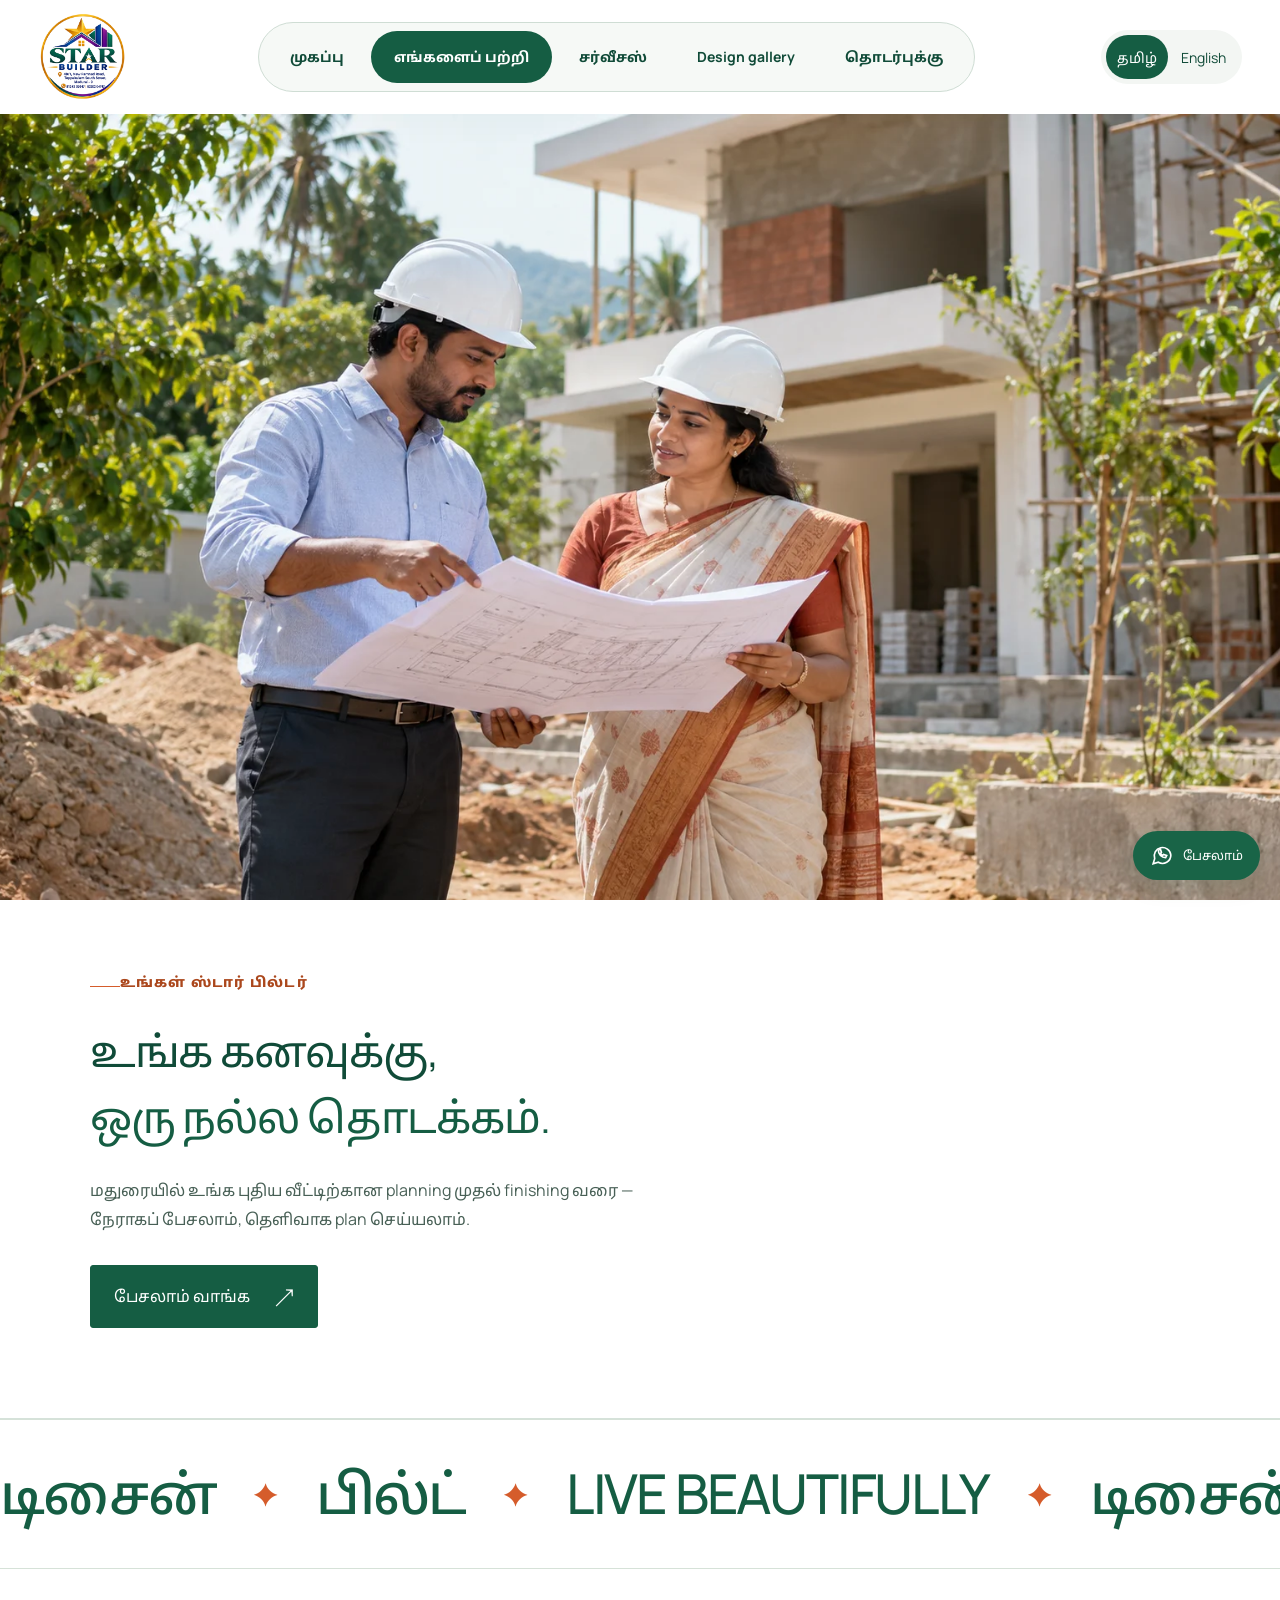
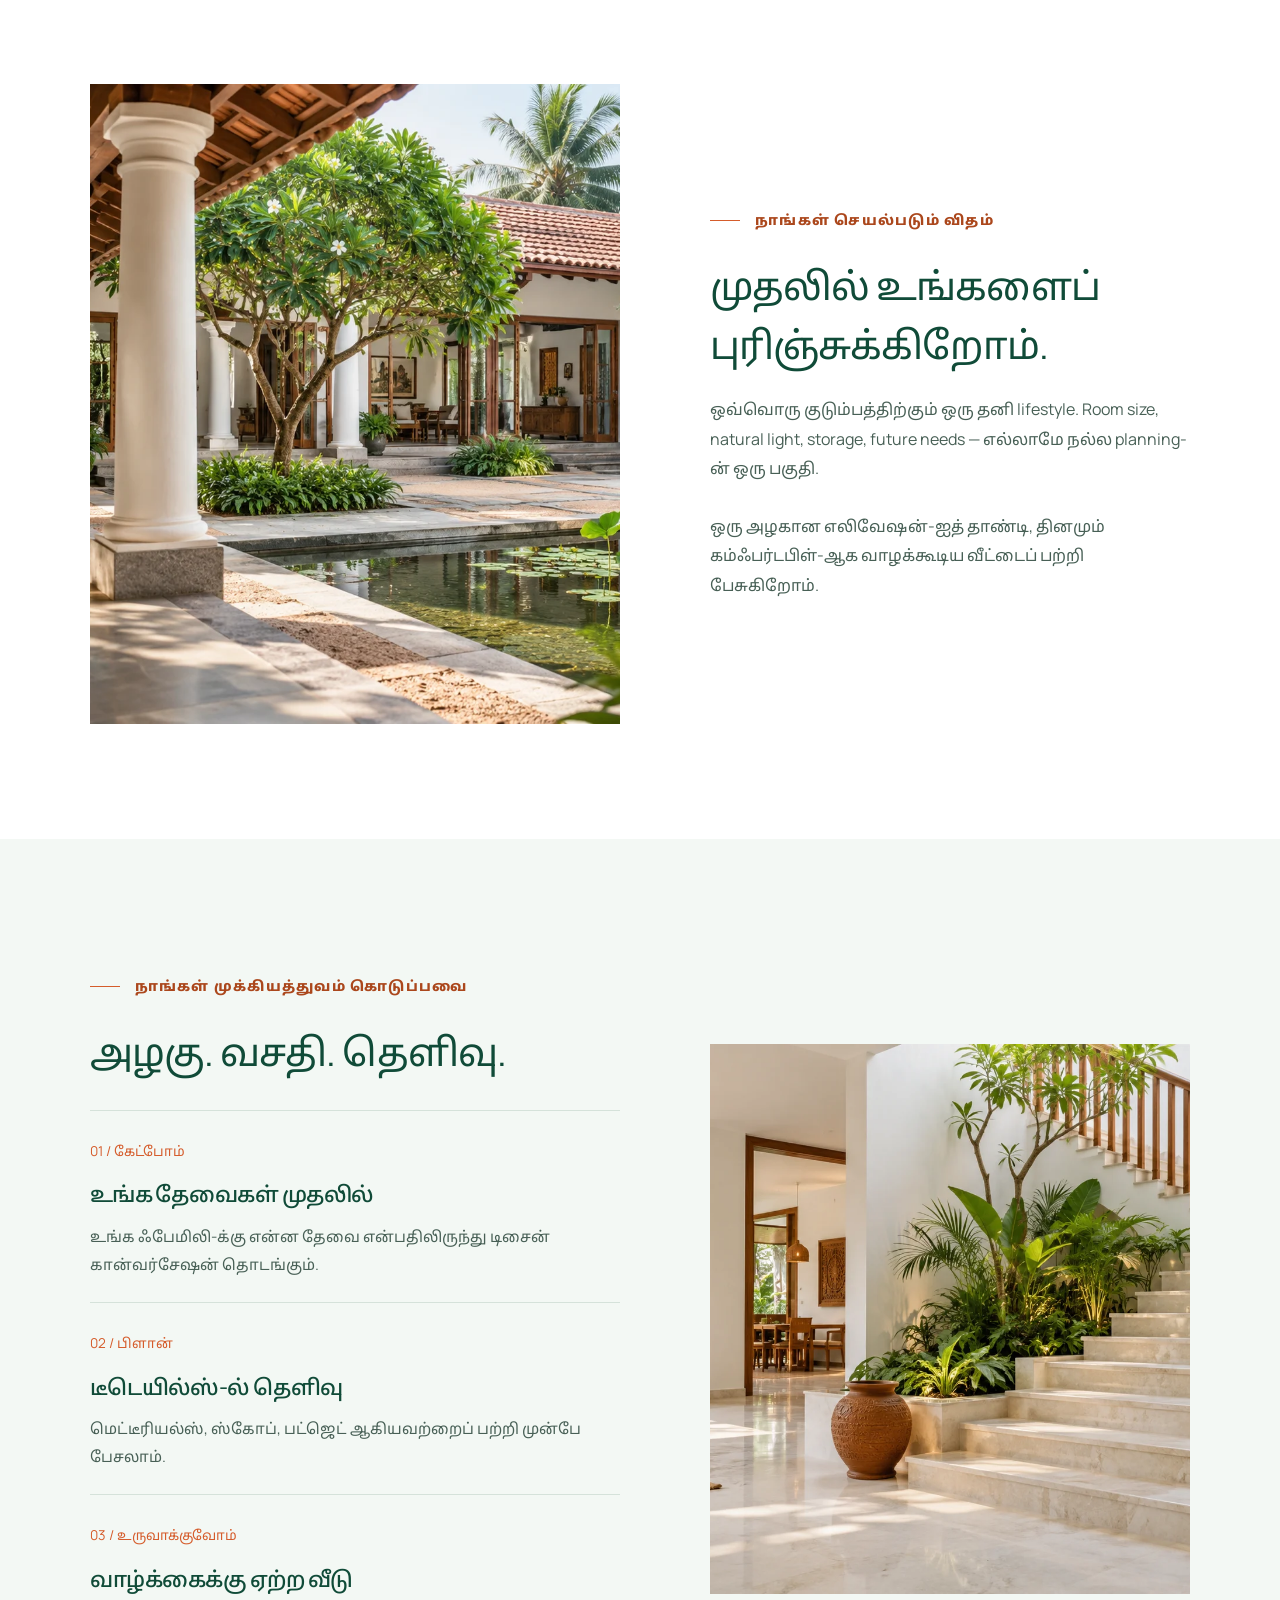
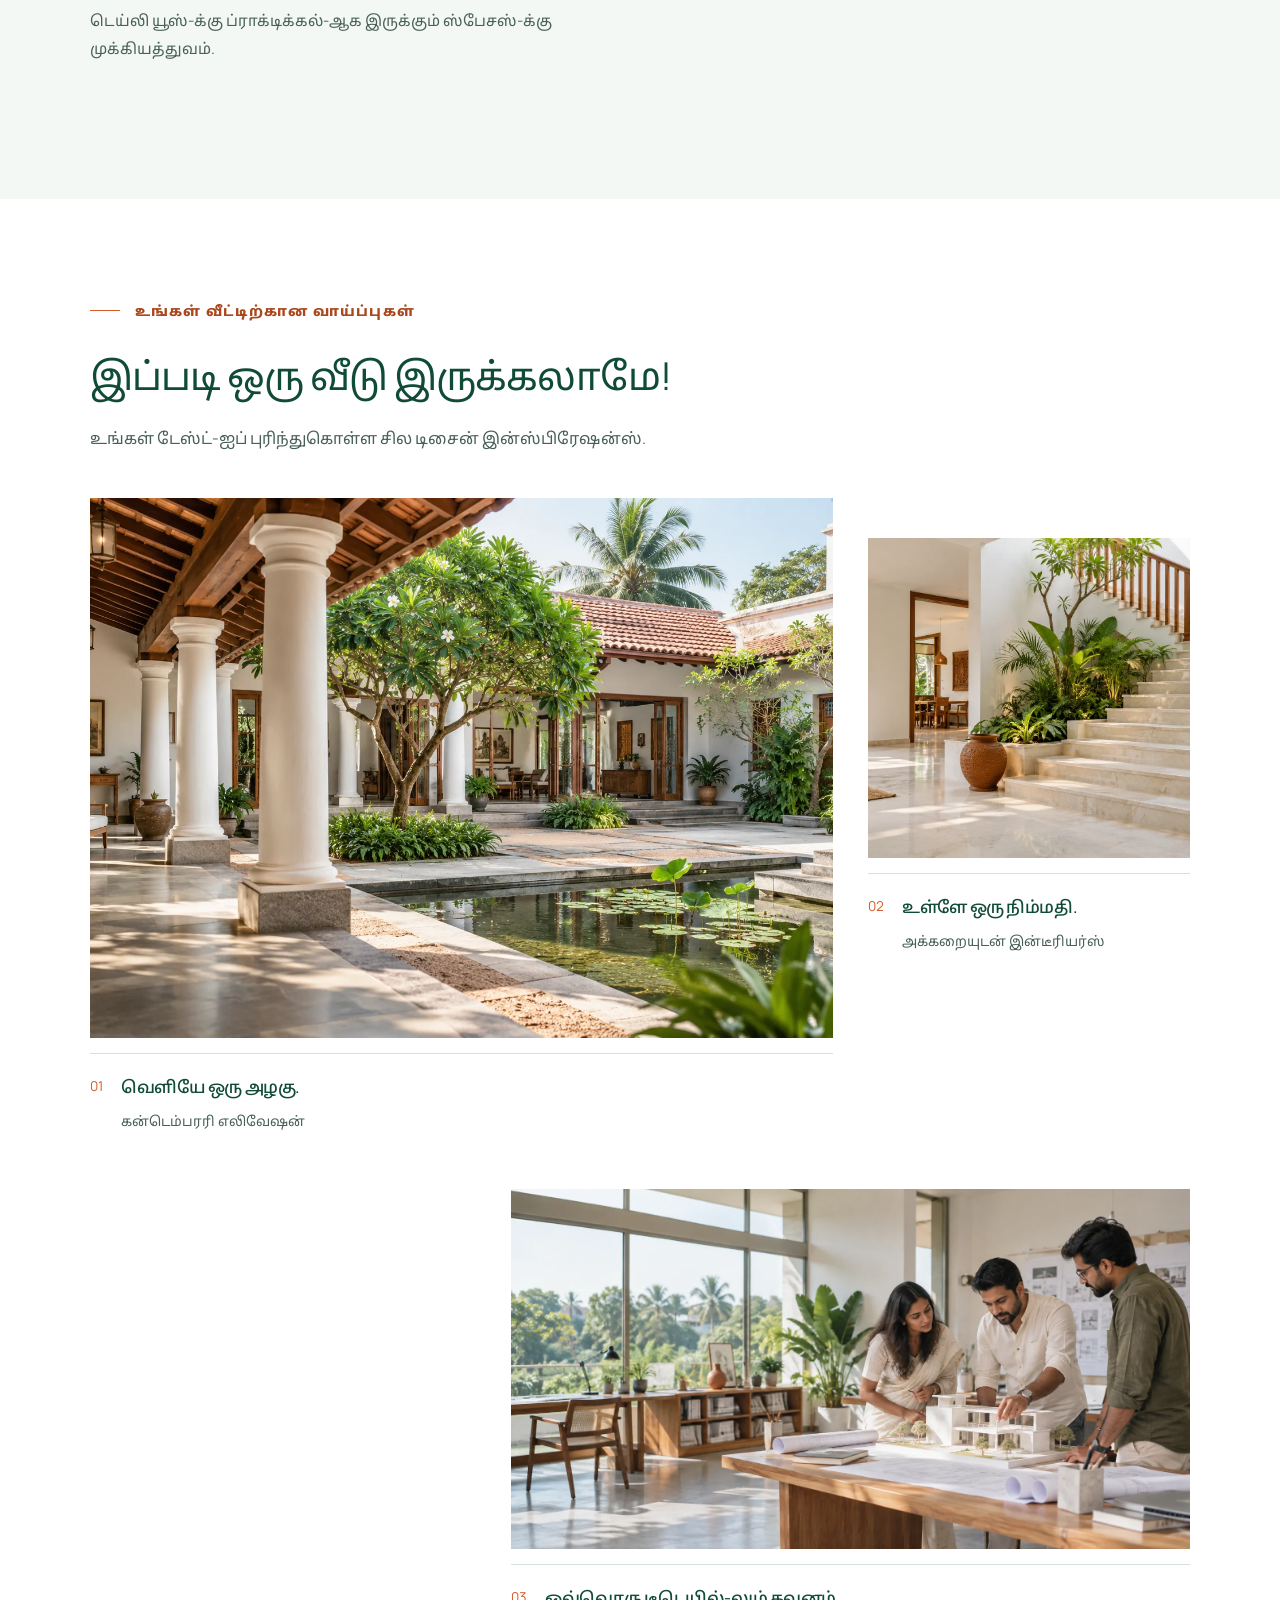
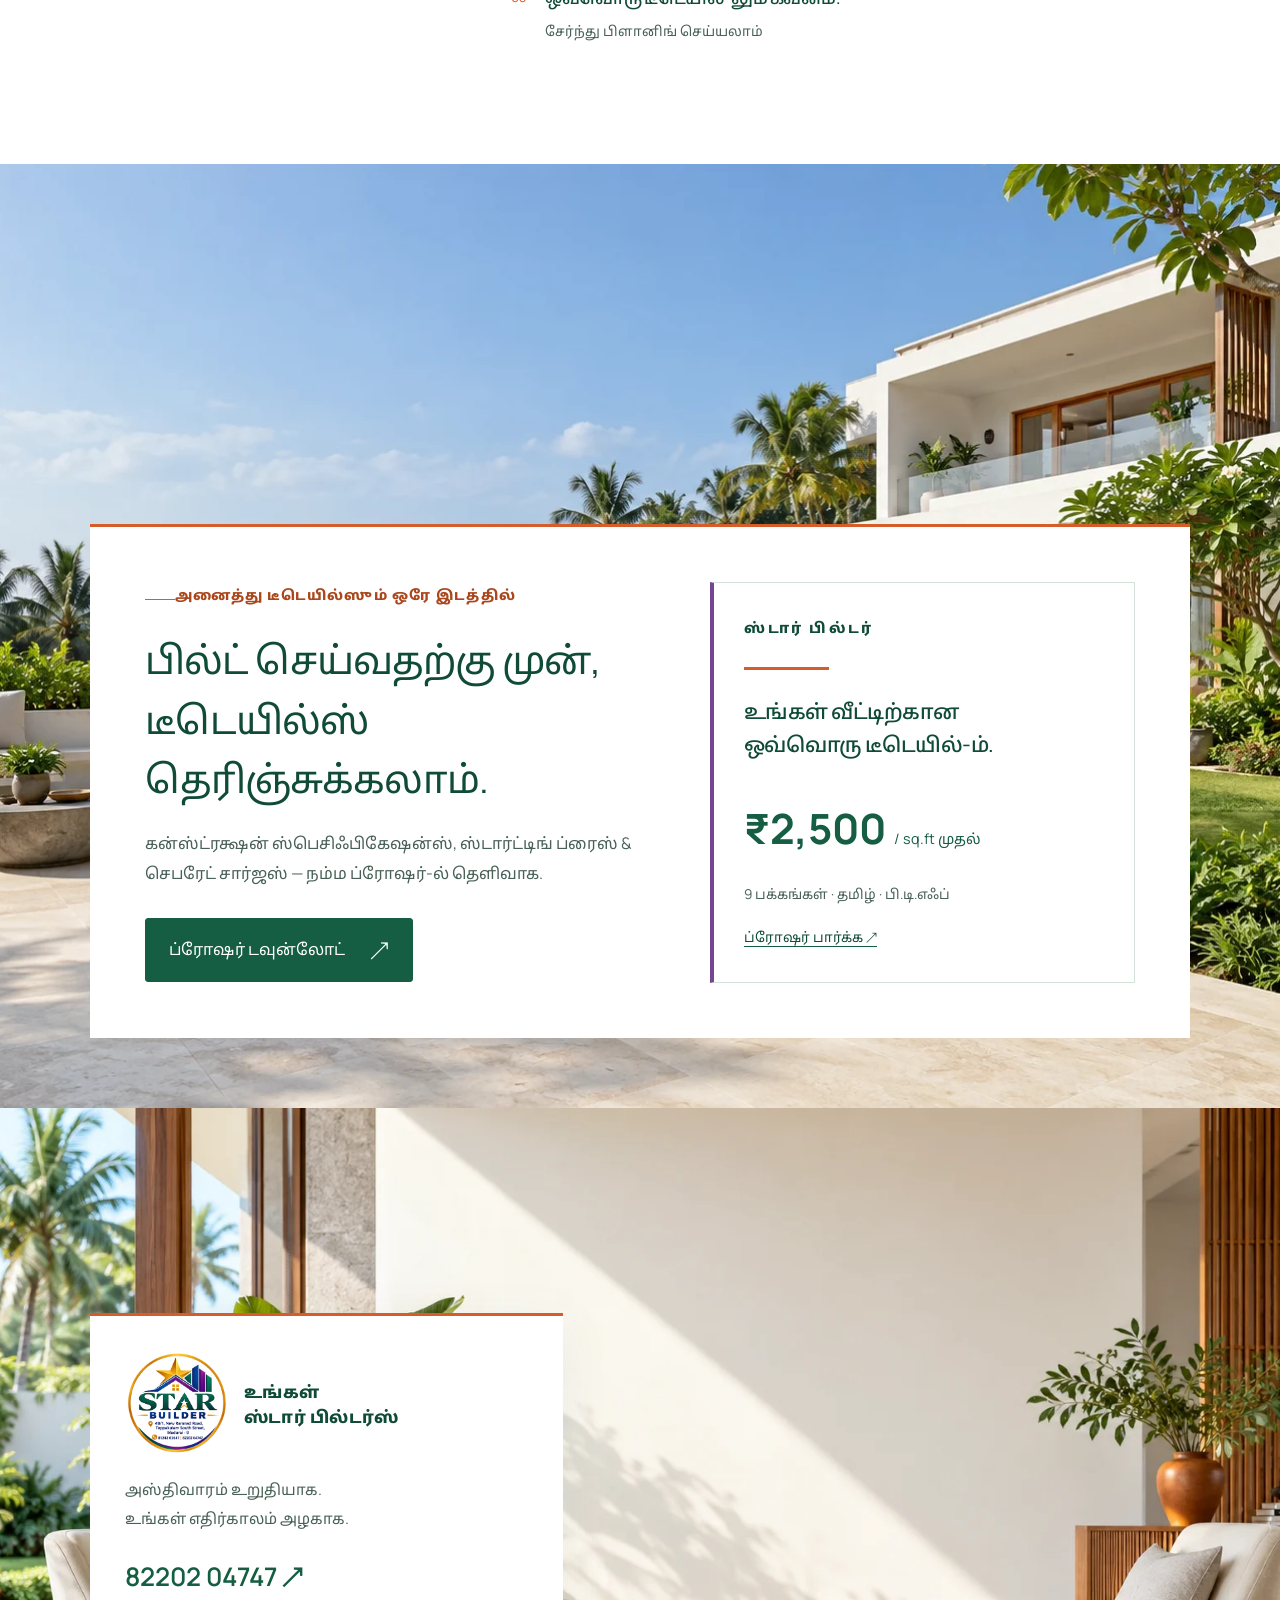
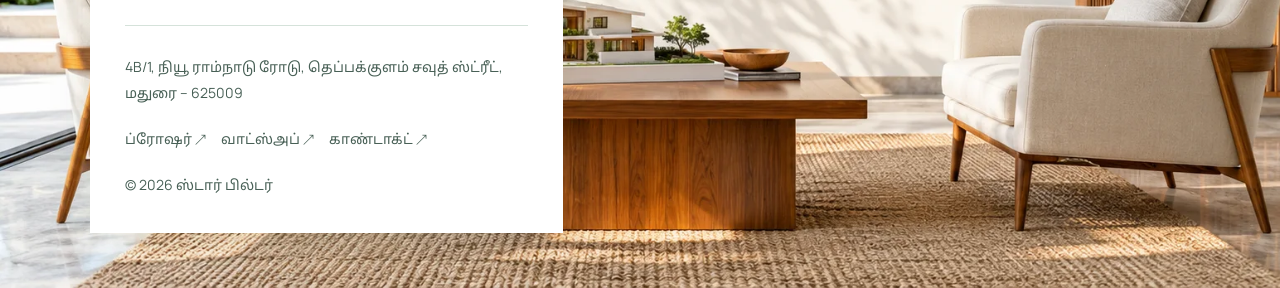
==== commit a68c2a48: "Merge pull request #1 from amihub2026-sys/num-change num change" ====
--- a/about.html
+++ b/about.html
@@ -1 +1,167 @@
-<!doctype html><html lang="ta"><head><meta charset="utf-8"><meta name="viewport" content="width=device-width,initial-scale=1"><title>About us | Star Builder Madurai</title><meta name="description" content="Star Builder Madurai — உங்கள் நம்பிக்கையைக் கட்டிடமாக மாற்றுகிறோம். Planning, home construction and finishing. ஒரு சதுர அடி ₹2,500 முதல்."><meta name="theme-color" content="#145740"><link rel="icon" href="assets/logo-transparent.png"><link rel="stylesheet" href="css/common.css"><link rel="stylesheet" href="css/about.css"><script src="js/language.js" defer></script><script src="js/common.js" defer></script><link rel="stylesheet" href="css/cinematic.css?v=8"><link rel="stylesheet" href="css/film-design.css"></head><body class="page-about"><a href="#main" class="skip">Skip to content</a><header class="site-header"><a class="brand" href="index.html" aria-label="Star Builder Home"><img src="assets/logo-transparent.png" width="68" height="68" alt="Star Builder"></a><div class="language-switch" role="group" aria-label="Choose language"><button type="button" data-language="ta" lang="ta" aria-pressed="true">தமிழ்</button><button type="button" data-language="en" lang="en" aria-pressed="false">English</button></div><button aria-controls="primary-nav" class="menu-toggle" aria-label="Open menu" aria-expanded="false">Menu <span>☰</span></button><nav id="primary-nav" aria-label="Main navigation"><a href="index.html" >Home</a><a href="about.html" aria-current=page>About us</a><a href="services.html" >Services</a><a href="designs.html" >Design gallery</a><a href="contact.html" >Contact</a></nav><a class="header-call" href="tel:+918124202047">Let's talk ↗</a></header><div class="scroll-progress" aria-hidden="true"></div><main id="main"><section class="subhero section reveal"><div><span class="eyebrow">MEET STAR BUILDER</span><h1>உங்க கனவுக்கு,<br><em>ஒரு நல்ல தொடக்கம்.</em></h1><p>மதுரையில் உங்க புதிய வீட்டிற்கான planning முதல் finishing வரை — நேராகப் பேசலாம், தெளிவாக plan செய்யலாம்.</p><a class="button " href="contact.html">பேசலாம் வாங்க<span aria-hidden="true">↗</span></a></div><figure><img class="" src="assets/about-hero.webp" alt="MEET STAR BUILDER architectural inspiration" width="1536" height="1024" loading="eager"><figcaption>STAR BUILDER / MADURAI</figcaption></figure></section><div class="marquee" aria-label="Design. Build. Live."><div class="marquee-track"><span>DESIGN</span><i>✦</i><span>BUILD</span><i>✦</i><span>LIVE BEAUTIFULLY</span><i>✦</i><span>DESIGN</span><i>✦</i><span>BUILD</span><i>✦</i><span>LIVE BEAUTIFULLY</span><i>✦</i><span>DESIGN</span><i>✦</i><span>BUILD</span><i>✦</i><span>LIVE BEAUTIFULLY</span><i>✦</i><span>DESIGN</span><i>✦</i><span>BUILD</span><i>✦</i><span>LIVE BEAUTIFULLY</span><i>✦</i></div></div><section class="split-section section story reveal"><figure class="section-visual"><img src="assets/about-story.webp" alt="Residential architecture and design" loading="lazy" decoding="async" width="1672" height="941"></figure><div class="section-content"><div class="big-number">01<span>வீடு. பல கனவுகள்.</span></div><div><div class="section-heading"><span class="eyebrow">OUR APPROACH</span><h2>முதலில் உங்களைப்<br>புரிஞ்சுக்கிறோம்.</h2><p>ஒவ்வொரு குடும்பத்திற்கும் ஒரு தனி lifestyle. Room size, natural light, storage, future needs — எல்லாமே நல்ல planning-ன் ஒரு பகுதி.</p></div><p>ஒரு அழகான elevation-ஐத் தாண்டி, தினமும் comfortable-ஆக வாழக்கூடிய வீட்டைப் பற்றி பேசுகிறோம்.</p></div></div></section><section class="split-section image-right section values reveal"><figure class="section-visual"><img src="assets/about-values.webp" alt="Residential architecture and design" loading="lazy" decoding="async" width="1672" height="941"></figure><div class="section-content"><div class="section-heading"><span class="eyebrow">WHAT MATTERS</span><h2>அழகு. வசதி. தெளிவு.</h2><p></p></div><div class="steps"><article><span>01 / LISTEN</span><h3>உங்க தேவைகள் முதலில்</h3><p>உங்க family-க்கு என்ன தேவை என்பதிலிருந்து design conversation தொடங்கும்.</p></article><article><span>02 / PLAN</span><h3>Details-ல் தெளிவு</h3><p>Materials, scope, budget ஆகியவற்றைப் பற்றி முன்பே பேசலாம்.</p></article><article><span>03 / CREATE</span><h3>வாழ்க்கைக்கு ஏற்ற வீடு</h3><p>Daily use-க்கு practical-ஆக இருக்கும் spaces-க்கு முக்கியத்துவம்.</p></article></div></div></section><section class="clean-section section reveal"><div class="section-content"><div class="section-heading"><span class="eyebrow">SPACES & POSSIBILITIES</span><h2>இப்படி ஒரு வீடு இருக்கலாமே!</h2><p>உங்கள் taste-ஐப் புரிந்துகொள்ள சில design inspirations.</p></div><div class="image-trio"><figure class="reveal"><img class="" src="assets/about-story.webp" alt="Sunlit contemporary villa design" width="1536" height="1024" loading="lazy"><figcaption><span>01</span><div><h3>வெளியே ஒரு அழகு.</h3><p>Contemporary elevation</p></div></figcaption></figure><figure class="reveal"><img class="" src="assets/about-values.webp" alt="Bright spacious living room concept" width="1536" height="1024" loading="lazy"><figcaption><span>02</span><div><h3>உள்ளே ஒரு நிம்மதி.</h3><p>Thoughtful interiors</p></div></figcaption></figure><figure class="reveal"><img class="" src="assets/about-team.webp" alt="Engineer and homeowner discussing plans" width="1536" height="1024" loading="lazy"><figcaption><span>03</span><div><h3>ஒவ்வொரு detail-லும் கவனம்.</h3><p>Planning together</p></div></figcaption></figure></div></div></section><section class="photo-section brochure section reveal" style="background-image:url(assets/home-brochure.webp)"><div class="section-content"><div><span class="eyebrow">THE DETAILS, ALL TOGETHER</span><h2>Build செய்வதற்கு முன்,<br>details தெரிஞ்சுக்கலாம்.</h2><p>Construction specifications, starting price & separate charges — நம்ம brochure-ல் தெளிவாக.</p><a class="button " href="assets/Star-Builder-Brochure.pdf" download>Brochure download<span aria-hidden="true">↗</span></a></div><div class="paper"><span>STAR BUILDER</span><div class="paper-line"></div><h3>உங்கள் வீட்டிற்கான<br>ஒவ்வொரு detail-ம்.</h3><strong>₹2,500 <small>/ sq.ft முதல்</small></strong><p>9 pages · Tamil · PDF</p><a href="assets/Star-Builder-Brochure.pdf" target="_blank" rel="noopener">Brochure பார்க்க ↗</a></div></div></section></main><footer class="site-footer"><div class="footer-content"><div class="footer-top"><a class="brand" href="index.html"><img src="assets/logo-transparent.png" width="75" height="75" alt="Star Builder logo"><span>உங்கள்<br>ஸ்டார் பில்டர்ஸ்</span></a><p>அஸ்திவாரம் உறுதியாக.<br>உங்கள் எதிர்காலம் அழகாக.</p><a class="footer-phone" href="tel:+918124202047">81242 02047 ↗</a></div><div class="footer-bottom"><span>4B/1, New Ramnad Road, Teppakulam South Street,<br>Madurai – 625009</span><div><a href="assets/Star-Builder-Brochure.pdf">Brochure ↗</a><a href="https://wa.me/918124202047" target="_blank" rel="noopener">WhatsApp ↗</a><a href="contact.html">Contact ↗</a></div><span>© <span class="year"></span> Star Builder</span></div></div></footer><a class="floating-wa" href="https://wa.me/918124202047" target="_blank" rel="noopener" aria-label="Chat on WhatsApp"><svg viewBox="0 0 24 24" aria-hidden="true"><path d="M20 11.5a8 8 0 0 1-12 7L3 20l1.5-5A8 8 0 1 1 20 11.5Z"/><path d="M8 7c0 4 3 7 7 7l1-2-3-1-1 1-2-2 1-1-1-3Z"/></svg><span>பேசலாம்</span></a></body></html>+<!doctype html>
+<html lang="ta">
+
+<head>
+    <meta charset="utf-8">
+    <meta name="viewport" content="width=device-width,initial-scale=1">
+    <title>About us | Star Builder Madurai</title>
+    <meta name="description"
+        content="Star Builder Madurai — உங்கள் நம்பிக்கையைக் கட்டிடமாக மாற்றுகிறோம். Planning, home construction and finishing. ஒரு சதுர அடி ₹2,500 முதல்.">
+    <meta name="theme-color" content="#145740">
+    <link rel="icon" href="assets/logo-transparent.png">
+    <link rel="stylesheet" href="css/common.css">
+    <link rel="stylesheet" href="css/about.css">
+    <script src="js/language.js" defer></script>
+    <script src="js/common.js" defer></script>
+    <link rel="stylesheet" href="css/cinematic.css?v=8">
+    <link rel="stylesheet" href="css/film-design.css">
+</head>
+
+<body class="page-about"><a href="#main" class="skip">Skip to content</a>
+    <header class="site-header"><a class="brand" href="index.html" aria-label="Star Builder Home"><img
+                src="assets/logo-transparent.png" width="68" height="68" alt="Star Builder"></a>
+        <div class="language-switch" role="group" aria-label="Choose language"><button type="button" data-language="ta"
+                lang="ta" aria-pressed="true">தமிழ்</button><button type="button" data-language="en" lang="en"
+                aria-pressed="false">English</button></div><button aria-controls="primary-nav" class="menu-toggle"
+            aria-label="Open menu" aria-expanded="false">Menu <span>☰</span></button>
+        <nav id="primary-nav" aria-label="Main navigation"><a href="index.html">Home</a><a href="about.html"
+                aria-current=page>About us</a><a href="services.html">Services</a><a href="designs.html">Design
+                gallery</a><a href="contact.html">Contact</a></nav><a class="header-call" href="tel:+918124202047">Let's
+            talk ↗</a>
+    </header>
+    <div class="scroll-progress" aria-hidden="true"></div>
+    <main id="main">
+        <section class="subhero section reveal">
+            <div><span class="eyebrow">MEET STAR BUILDER</span>
+                <h1>உங்க கனவுக்கு,<br><em>ஒரு நல்ல தொடக்கம்.</em></h1>
+                <p>மதுரையில் உங்க புதிய வீட்டிற்கான planning முதல் finishing வரை — நேராகப் பேசலாம், தெளிவாக plan
+                    செய்யலாம்.</p><a class="button " href="contact.html">பேசலாம் வாங்க<span
+                        aria-hidden="true">↗</span></a>
+            </div>
+            <figure><img class="" src="assets/about-hero.webp" alt="MEET STAR BUILDER architectural inspiration"
+                    width="1536" height="1024" loading="eager">
+                <figcaption>STAR BUILDER / MADURAI</figcaption>
+            </figure>
+        </section>
+        <div class="marquee" aria-label="Design. Build. Live.">
+            <div class="marquee-track"><span>DESIGN</span><i>✦</i><span>BUILD</span><i>✦</i><span>LIVE
+                    BEAUTIFULLY</span><i>✦</i><span>DESIGN</span><i>✦</i><span>BUILD</span><i>✦</i><span>LIVE
+                    BEAUTIFULLY</span><i>✦</i><span>DESIGN</span><i>✦</i><span>BUILD</span><i>✦</i><span>LIVE
+                    BEAUTIFULLY</span><i>✦</i><span>DESIGN</span><i>✦</i><span>BUILD</span><i>✦</i><span>LIVE
+                    BEAUTIFULLY</span><i>✦</i></div>
+        </div>
+        <section class="split-section section story reveal">
+            <figure class="section-visual"><img src="assets/about-story.webp" alt="Residential architecture and design"
+                    loading="lazy" decoding="async" width="1672" height="941"></figure>
+            <div class="section-content">
+                <div class="big-number">01<span>வீடு. பல கனவுகள்.</span></div>
+                <div>
+                    <div class="section-heading"><span class="eyebrow">OUR APPROACH</span>
+                        <h2>முதலில் உங்களைப்<br>புரிஞ்சுக்கிறோம்.</h2>
+                        <p>ஒவ்வொரு குடும்பத்திற்கும் ஒரு தனி lifestyle. Room size, natural light, storage, future needs
+                            — எல்லாமே நல்ல planning-ன் ஒரு பகுதி.</p>
+                    </div>
+                    <p>ஒரு அழகான elevation-ஐத் தாண்டி, தினமும் comfortable-ஆக வாழக்கூடிய வீட்டைப் பற்றி பேசுகிறோம்.</p>
+                </div>
+            </div>
+        </section>
+        <section class="split-section image-right section values reveal">
+            <figure class="section-visual"><img src="assets/about-values.webp" alt="Residential architecture and design"
+                    loading="lazy" decoding="async" width="1672" height="941"></figure>
+            <div class="section-content">
+                <div class="section-heading"><span class="eyebrow">WHAT MATTERS</span>
+                    <h2>அழகு. வசதி. தெளிவு.</h2>
+                    <p></p>
+                </div>
+                <div class="steps">
+                    <article><span>01 / LISTEN</span>
+                        <h3>உங்க தேவைகள் முதலில்</h3>
+                        <p>உங்க family-க்கு என்ன தேவை என்பதிலிருந்து design conversation தொடங்கும்.</p>
+                    </article>
+                    <article><span>02 / PLAN</span>
+                        <h3>Details-ல் தெளிவு</h3>
+                        <p>Materials, scope, budget ஆகியவற்றைப் பற்றி முன்பே பேசலாம்.</p>
+                    </article>
+                    <article><span>03 / CREATE</span>
+                        <h3>வாழ்க்கைக்கு ஏற்ற வீடு</h3>
+                        <p>Daily use-க்கு practical-ஆக இருக்கும் spaces-க்கு முக்கியத்துவம்.</p>
+                    </article>
+                </div>
+            </div>
+        </section>
+        <section class="clean-section section reveal">
+            <div class="section-content">
+                <div class="section-heading"><span class="eyebrow">SPACES & POSSIBILITIES</span>
+                    <h2>இப்படி ஒரு வீடு இருக்கலாமே!</h2>
+                    <p>உங்கள் taste-ஐப் புரிந்துகொள்ள சில design inspirations.</p>
+                </div>
+                <div class="image-trio">
+                    <figure class="reveal"><img class="" src="assets/about-story.webp"
+                            alt="Sunlit contemporary villa design" width="1536" height="1024" loading="lazy">
+                        <figcaption><span>01</span>
+                            <div>
+                                <h3>வெளியே ஒரு அழகு.</h3>
+                                <p>Contemporary elevation</p>
+                            </div>
+                        </figcaption>
+                    </figure>
+                    <figure class="reveal"><img class="" src="assets/about-values.webp"
+                            alt="Bright spacious living room concept" width="1536" height="1024" loading="lazy">
+                        <figcaption><span>02</span>
+                            <div>
+                                <h3>உள்ளே ஒரு நிம்மதி.</h3>
+                                <p>Thoughtful interiors</p>
+                            </div>
+                        </figcaption>
+                    </figure>
+                    <figure class="reveal"><img class="" src="assets/about-team.webp"
+                            alt="Engineer and homeowner discussing plans" width="1536" height="1024" loading="lazy">
+                        <figcaption><span>03</span>
+                            <div>
+                                <h3>ஒவ்வொரு detail-லும் கவனம்.</h3>
+                                <p>Planning together</p>
+                            </div>
+                        </figcaption>
+                    </figure>
+                </div>
+            </div>
+        </section>
+        <section class="photo-section brochure section reveal" style="background-image:url(assets/home-brochure.webp)">
+            <div class="section-content">
+                <div><span class="eyebrow">THE DETAILS, ALL TOGETHER</span>
+                    <h2>Build செய்வதற்கு முன்,<br>details தெரிஞ்சுக்கலாம்.</h2>
+                    <p>Construction specifications, starting price & separate charges — நம்ம brochure-ல் தெளிவாக.</p><a
+                        class="button " href="assets/Star-Builder-Brochure.pdf" download>Brochure download<span
+                            aria-hidden="true">↗</span></a>
+                </div>
+                <div class="paper"><span>STAR BUILDER</span>
+                    <div class="paper-line"></div>
+                    <h3>உங்கள் வீட்டிற்கான<br>ஒவ்வொரு detail-ம்.</h3><strong>₹2,500 <small>/ sq.ft
+                            முதல்</small></strong>
+                    <p>9 pages · Tamil · PDF</p><a href="assets/Star-Builder-Brochure.pdf" target="_blank"
+                        rel="noopener">Brochure பார்க்க ↗</a>
+                </div>
+            </div>
+        </section>
+    </main>
+    <footer class="site-footer">
+        <div class="footer-content">
+            <div class="footer-top"><a class="brand" href="index.html"><img src="assets/logo-transparent.png" width="75"
+                        height="75" alt="Star Builder logo"><span>உங்கள்<br>ஸ்டார் பில்டர்ஸ்</span></a>
+                <p>அஸ்திவாரம் உறுதியாக.<br>உங்கள் எதிர்காலம் அழகாக.</p><a class="footer-phone"
+                    href="tel:+918220204747">82202 04747 ↗</a>
+            </div>
+            <div class="footer-bottom"><span>4B/1, New Ramnad Road, Teppakulam South Street,<br>Madurai – 625009</span>
+                <div><a href="assets/Star-Builder-Brochure.pdf">Brochure ↗</a><a href="https://wa.me/918220204747"
+                        target="_blank" rel="noopener">WhatsApp ↗</a><a href="contact.html">Contact ↗</a></div><span>©
+                    <span class="year"></span> Star Builder</span>
+            </div>
+        </div>
+    </footer><a class="floating-wa" href="https://wa.me/918220204747" target="_blank" rel="noopener"
+        aria-label="Chat on WhatsApp"><svg viewBox="0 0 24 24" aria-hidden="true">
+            <path d="M20 11.5a8 8 0 0 1-12 7L3 20l1.5-5A8 8 0 1 1 20 11.5Z" />
+            <path d="M8 7c0 4 3 7 7 7l1-2-3-1-1 1-2-2 1-1-1-3Z" />
+        </svg><span>பேசலாம்</span></a>
+</body>
+
+</html>
